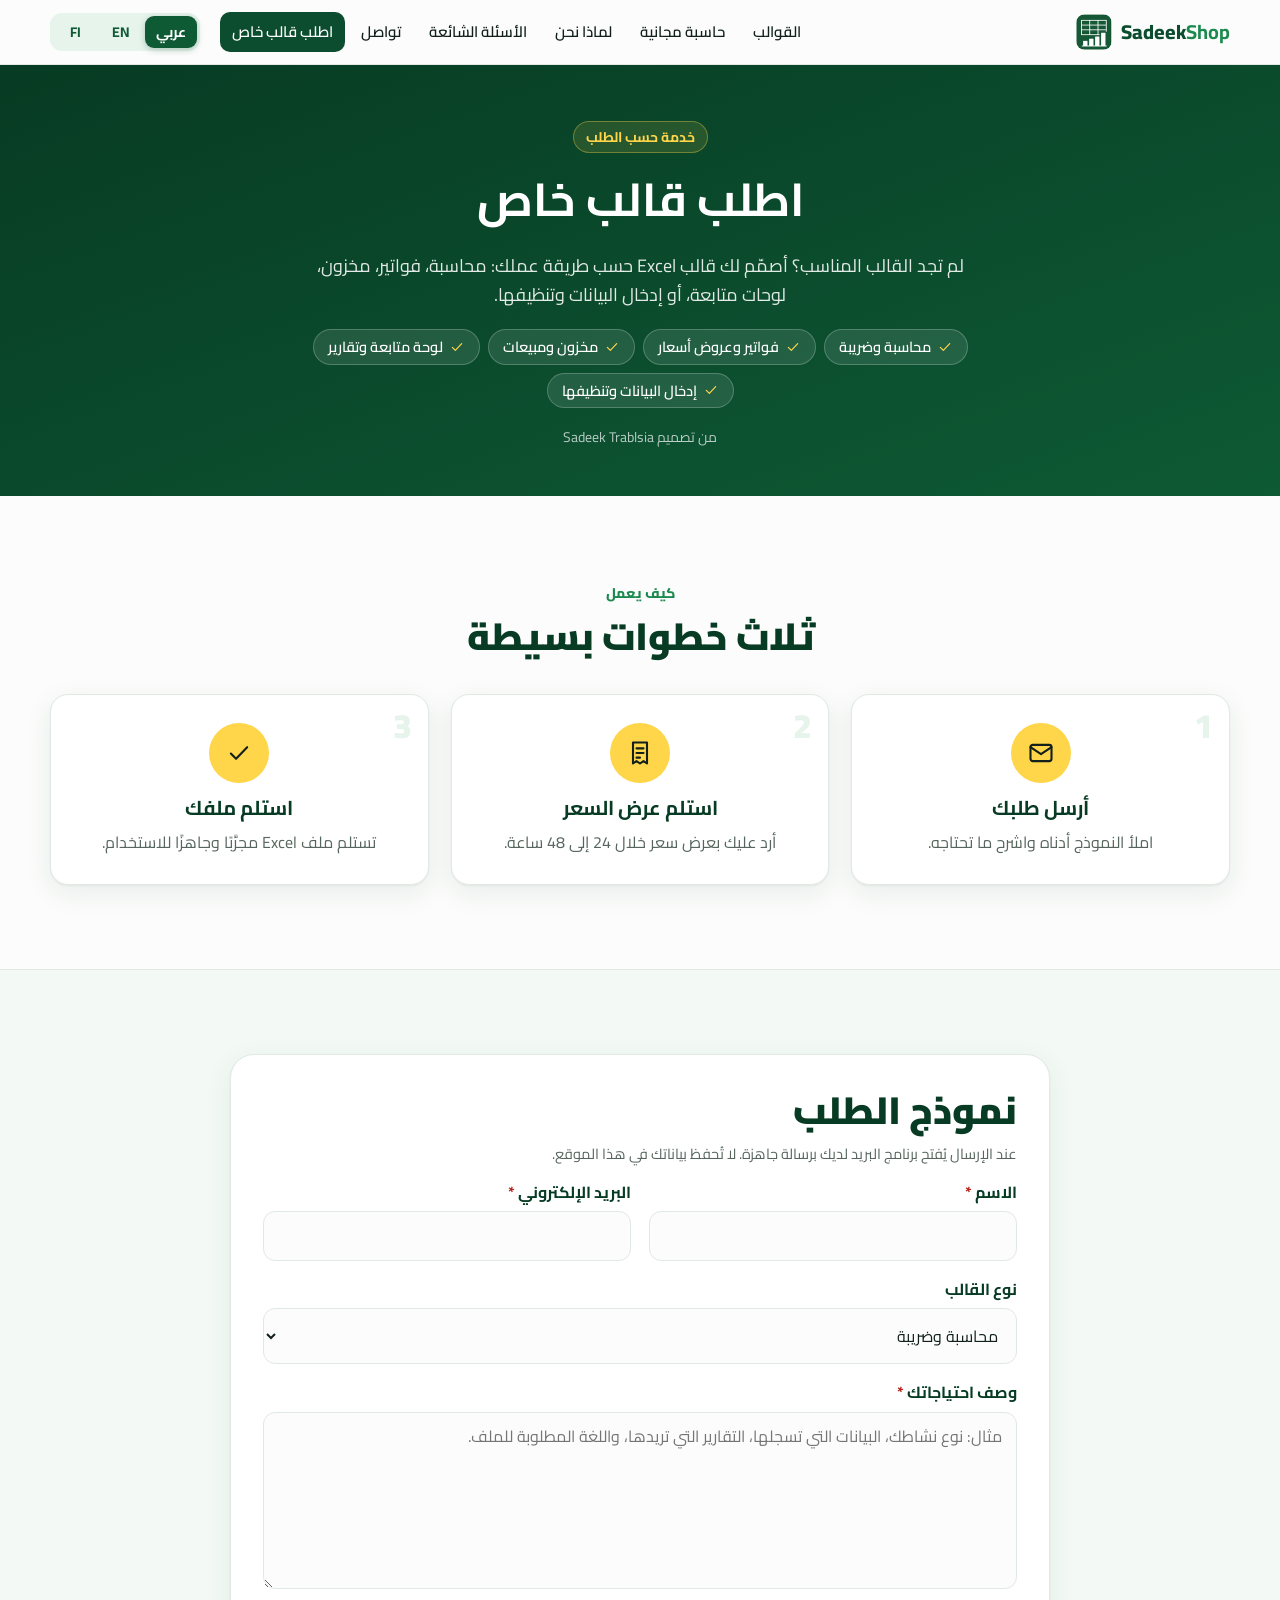
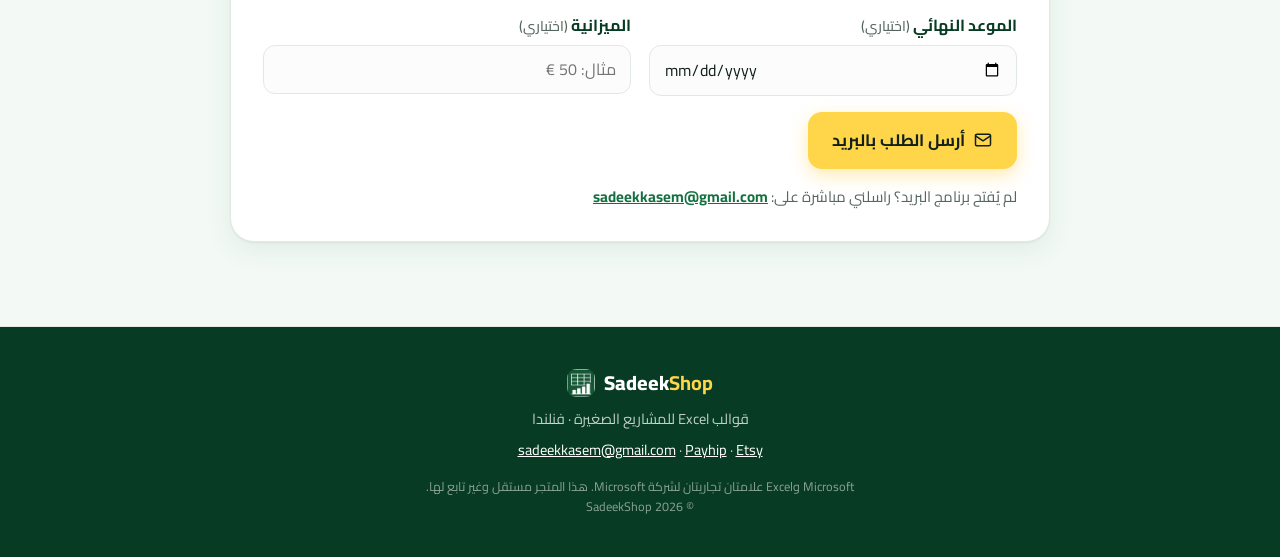
==== custom-template.html @ 7b8ed4f6 "Add custom template request page" ====
<!doctype html>
<html lang="ar" dir="rtl">
<head>
<meta charset="utf-8">
<meta name="viewport" content="width=device-width, initial-scale=1">
<title data-i18n="req.meta.title">اطلب قالب Excel خاص | SadeekShop</title>
<meta name="description" content="قالب Excel مصمّم حسب احتياجك: محاسبة، فواتير، مخزون، لوحات متابعة، وإدخال البيانات وتنظيفها. أرسل طلبك واحصل على عرض سعر." data-i18n-content="req.meta.desc">
<meta name="author" content="Sadeek Trablsia">
<meta name="theme-color" content="#0e5a35">
<meta property="og:type" content="website">
<meta property="og:site_name" content="SadeekShop">
<meta property="og:title" content="اطلب قالب Excel خاص | SadeekShop" data-i18n-content="req.meta.title">
<meta property="og:description" content="قالب Excel مصمّم حسب احتياجك: محاسبة، فواتير، مخزون، لوحات متابعة، وإدخال البيانات وتنظيفها. أرسل طلبك واحصل على عرض سعر." data-i18n-content="req.meta.desc">
<meta property="og:image" content="https://sadeekkasem.github.io/sadeekshop/assets/og-image.jpg">
<meta property="og:locale" content="ar_AR"><meta property="og:locale:alternate" content="en_US"><meta property="og:locale:alternate" content="fi_FI">
<meta property="og:url" content="https://sadeekkasem.github.io/sadeekshop/custom-template.html">
<link rel="canonical" href="https://sadeekkasem.github.io/sadeekshop/custom-template.html">
<link rel="icon" href="favicon.ico" sizes="any">
<link rel="icon" type="image/png" sizes="32x32" href="assets/icon-32.png">
<link rel="apple-touch-icon" href="assets/icon-180.png">
<link rel="preload" href="assets/fonts/cairo.woff2" as="font" type="font/woff2" crossorigin>
<link rel="stylesheet" href="assets/style.css">
</head>
<body class="page-req">
<a class="skip" href="#main" data-i18n="skip">انتقل إلى المحتوى</a>

<header class="top">
  <div class="wrap top-in">
    <a class="brand" href="index.html" aria-label="SadeekShop"><img src="assets/icon-72.png" width="36" height="36" alt=""><span>Sadeek<b>Shop</b></span></a>
    <nav class="nav" aria-label="main">
      <a href="index.html#products" data-i18n="nav.products">القوالب</a>
      <a href="index.html#free" data-i18n="nav.free">حاسبة مجانية</a>
      <a href="index.html#why" data-i18n="nav.why">لماذا نحن</a>
      <a href="index.html#faq" data-i18n="nav.faq">الأسئلة الشائعة</a>
      <a href="index.html#contact" data-i18n="nav.contact">تواصل</a>
      <a class="nav-cta" href="custom-template.html" aria-current="page" data-i18n="nav.custom">اطلب قالب خاص</a>
    </nav>
    <div class="lang" role="group" aria-label="اللغة" data-i18n-aria="nav.lang">
      <button type="button" data-lang="ar" lang="ar" aria-pressed="true">عربي</button>
      <button type="button" data-lang="en" lang="en" aria-pressed="false">EN</button>
      <button type="button" data-lang="fi" lang="fi" aria-pressed="false">FI</button>
    </div>
  </div>
</header>

<main id="main">
<section class="req-hero">
  <div class="wrap narrow">
    <p class="eyebrow" data-i18n="req.kicker">خدمة حسب الطلب</p>
    <h1 data-i18n="req.title">اطلب قالب خاص</h1>
    <p class="lead" data-i18n="req.lead">لم تجد القالب المناسب؟ أصمّم لك قالب Excel حسب طريقة عملك: محاسبة، فواتير، مخزون، لوحات متابعة، أو إدخال البيانات وتنظيفها.</p>
    <ul class="req-types"><li><svg class="ic sm" viewBox="0 0 24 24" fill="none" stroke="currentColor" stroke-width="1.8" stroke-linecap="round" stroke-linejoin="round" aria-hidden="true"><path d="M5 12.5l4.5 4.5L19 7"/></svg><span data-i18n="req.t.acc">محاسبة وضريبة</span></li><li><svg class="ic sm" viewBox="0 0 24 24" fill="none" stroke="currentColor" stroke-width="1.8" stroke-linecap="round" stroke-linejoin="round" aria-hidden="true"><path d="M5 12.5l4.5 4.5L19 7"/></svg><span data-i18n="req.t.inv">فواتير وعروض أسعار</span></li><li><svg class="ic sm" viewBox="0 0 24 24" fill="none" stroke="currentColor" stroke-width="1.8" stroke-linecap="round" stroke-linejoin="round" aria-hidden="true"><path d="M5 12.5l4.5 4.5L19 7"/></svg><span data-i18n="req.t.stock">مخزون ومبيعات</span></li><li><svg class="ic sm" viewBox="0 0 24 24" fill="none" stroke="currentColor" stroke-width="1.8" stroke-linecap="round" stroke-linejoin="round" aria-hidden="true"><path d="M5 12.5l4.5 4.5L19 7"/></svg><span data-i18n="req.t.dash">لوحة متابعة وتقارير</span></li><li><svg class="ic sm" viewBox="0 0 24 24" fill="none" stroke="currentColor" stroke-width="1.8" stroke-linecap="round" stroke-linejoin="round" aria-hidden="true"><path d="M5 12.5l4.5 4.5L19 7"/></svg><span data-i18n="req.t.data">إدخال البيانات وتنظيفها</span></li></ul>
    <p class="req-by"><span data-i18n="req.by">من تصميم Sadeek Trablsia</span></p>
  </div>
</section>

<section class="sec" id="how">
  <div class="wrap">
    <div class="sec-head">
      <p class="kicker" data-i18n="req.how.kicker">كيف يعمل</p>
      <h2 data-i18n="req.how.title">ثلاث خطوات بسيطة</h2>
    </div>
    <ol class="steps"><li class="step"><span class="step-n">1</span><span class="step-ic"><svg class="ic" viewBox="0 0 24 24" fill="none" stroke="currentColor" stroke-width="1.8" stroke-linecap="round" stroke-linejoin="round" aria-hidden="true"><rect x="3" y="5" width="18" height="14" rx="2"/><path d="M3 7l9 6 9-6"/></svg></span><h3 data-i18n="req.how.1t">أرسل طلبك</h3><p data-i18n="req.how.1d">املأ النموذج أدناه واشرح ما تحتاجه.</p></li><li class="step"><span class="step-n">2</span><span class="step-ic"><svg class="ic" viewBox="0 0 24 24" fill="none" stroke="currentColor" stroke-width="1.8" stroke-linecap="round" stroke-linejoin="round" aria-hidden="true"><path d="M6 3h12v18l-3-2-3 2-3-2-3 2z"/><path d="M9 8h6M9 12h6M9 16h3"/></svg></span><h3 data-i18n="req.how.2t">استلم عرض السعر</h3><p data-i18n="req.how.2d">أرد عليك بعرض سعر خلال 24 إلى 48 ساعة.</p></li><li class="step"><span class="step-n">3</span><span class="step-ic"><svg class="ic" viewBox="0 0 24 24" fill="none" stroke="currentColor" stroke-width="1.8" stroke-linecap="round" stroke-linejoin="round" aria-hidden="true"><path d="M5 12.5l4.5 4.5L19 7"/></svg></span><h3 data-i18n="req.how.3t">استلم ملفك</h3><p data-i18n="req.how.3d">تستلم ملف Excel مجرَّبًا وجاهزًا للاستخدام.</p></li></ol>
  </div>
</section>

<section class="sec sec-tint" id="request">
  <div class="wrap narrow">
    <form class="req-form" id="reqForm" novalidate data-email="sadeekkasem@gmail.com">
      <h2 data-i18n="req.form.title">نموذج الطلب</h2>
      <p class="f-note" data-i18n="req.form.note">عند الإرسال يُفتح برنامج البريد لديك برسالة جاهزة. لا تُحفظ بياناتك في هذا الموقع.</p>
      <div class="f-row2">
        <div class="f"><label for="f-name"><span data-i18n="req.f.name">الاسم</span> <span class="req-star" aria-hidden="true">*</span><span class="sr" data-i18n="req.f.req">مطلوب</span></label><input id="f-name" name="name" type="text" autocomplete="name" required maxlength="120" aria-describedby="f-name-err"><p class="f-err" id="f-name-err" data-i18n="req.err.name" hidden>يرجى كتابة اسمك.</p></div>
        <div class="f"><label for="f-email"><span data-i18n="req.f.email">البريد الإلكتروني</span> <span class="req-star" aria-hidden="true">*</span><span class="sr" data-i18n="req.f.req">مطلوب</span></label><input id="f-email" name="email" type="email" autocomplete="email" required maxlength="160" dir="ltr" aria-describedby="f-email-err"><p class="f-err" id="f-email-err" data-i18n="req.err.email" hidden>يرجى كتابة بريد إلكتروني صحيح.</p></div>
      </div>
      <div class="f"><label for="f-type"><span data-i18n="req.f.type">نوع القالب</span></label><select id="f-type" name="type"><option value="acc" data-i18n="req.t.acc">محاسبة وضريبة</option><option value="inv" data-i18n="req.t.inv">فواتير وعروض أسعار</option><option value="stock" data-i18n="req.t.stock">مخزون ومبيعات</option><option value="dash" data-i18n="req.t.dash">لوحة متابعة وتقارير</option><option value="data" data-i18n="req.t.data">إدخال البيانات وتنظيفها</option><option value="other" data-i18n="req.t.other">أخرى</option></select></div>
      <div class="f"><label for="f-desc"><span data-i18n="req.f.desc">وصف احتياجاتك</span> <span class="req-star" aria-hidden="true">*</span><span class="sr" data-i18n="req.f.req">مطلوب</span></label><textarea id="f-desc" name="desc" rows="6" required maxlength="3000" placeholder="مثال: نوع نشاطك، البيانات التي تسجلها، التقارير التي تريدها، واللغة المطلوبة للملف." data-i18n-ph="req.f.desc.ph" aria-describedby="f-desc-err"></textarea><p class="f-err" id="f-desc-err" data-i18n="req.err.desc" hidden>يرجى وصف ما تحتاجه.</p></div>
      <div class="f-row2">
        <div class="f"><label for="f-deadline"><span data-i18n="req.f.deadline">الموعد النهائي</span> <span class="opt" data-i18n="req.f.opt">(اختياري)</span></label><input id="f-deadline" name="deadline" type="date"></div>
        <div class="f"><label for="f-budget"><span data-i18n="req.f.budget">الميزانية</span> <span class="opt" data-i18n="req.f.opt">(اختياري)</span></label><input id="f-budget" name="budget" type="text" maxlength="60" placeholder="مثال: 50 €" data-i18n-ph="req.f.budget.ph"></div>
      </div>
      <button class="btn btn-primary btn-lg" type="submit"><svg class="ic" viewBox="0 0 24 24" fill="none" stroke="currentColor" stroke-width="1.8" stroke-linecap="round" stroke-linejoin="round" aria-hidden="true"><rect x="3" y="5" width="18" height="14" rx="2"/><path d="M3 7l9 6 9-6"/></svg><span data-i18n="req.submit">أرسل الطلب بالبريد</span></button>
      <p class="f-ok" id="reqOk" role="status" data-i18n="req.ok" hidden>تم تجهيز رسالتك في برنامج البريد. اضغط «إرسال» هناك لإتمام الطلب.</p>
      <p class="f-fallback"><span data-i18n="req.fallback">لم يُفتح برنامج البريد؟ راسلني مباشرة على:</span> <a href="mailto:sadeekkasem@gmail.com"><bdi>sadeekkasem@gmail.com</bdi></a></p>
    </form>
  </div>
</section>
</main>

<footer class="foot">
  <div class="wrap foot-in">
    <div class="brand"><img src="assets/icon-72.png" width="28" height="28" alt="" loading="lazy"><span>Sadeek<b>Shop</b></span></div>
    <p data-i18n="footer.tagline">قوالب Excel للمشاريع الصغيرة · فنلندا</p>
    <p class="foot-links"><a href="https://payhip.com/KirjanpitoPlus" target="_blank" rel="noopener">Payhip</a> · <a href="https://sadeekshop.etsy.com" target="_blank" rel="noopener">Etsy</a> · <a href="mailto:sadeekkasem@gmail.com"><bdi>sadeekkasem@gmail.com</bdi></a></p>
    <p class="tm"><span data-i18n="footer.tm">Microsoft وExcel علامتان تجاريتان لشركة Microsoft. هذا المتجر مستقل وغير تابع لها.</span><br>© 2026 SadeekShop</p>
  </div>
</footer>

<script>window.I18N={"meta.title":{"ar":"SadeekShop | قوالب Excel جاهزة للمشاريع الصغيرة – عربي، إنجليزي، فنلندي","en":"SadeekShop | Ready Excel Templates for Small Businesses – Arabic, English, Finnish","fi":"SadeekShop | Valmiit Excel-pohjat pienyrityksille – arabia, englanti, suomi"},"meta.desc":{"ar":"قوالب Excel جاهزة للمحلات والماركت والمطاعم والمشاريع الصغيرة: محاسبة وضريبة ALV الفنلندية، مخزون، فواتير، رواتب وتسعير. بالعربية والإنجليزية والفنلندية، تحميل فوري.","en":"Ready-made Excel templates for shops, mini-markets, restaurants and small businesses: bookkeeping and Finnish VAT (ALV), stock, invoices, payroll and pricing. Arabic, English and Finnish. Instant download.","fi":"Valmiit Excel-pohjat kaupoille, ravintoloille ja pienyrityksille: kirjanpito ja ALV, varasto, laskutus, palkat ja hinnoittelu. Arabiaksi, englanniksi ja suomeksi. Välitön lataus."},"skip":{"ar":"انتقل إلى المحتوى","en":"Skip to content","fi":"Siirry sisältöön"},"promo.text":{"ar":"خصم 30% على كل القوالب في متجر Payhip بالكود","en":"30% off everything on Payhip with code","fi":"30 % alennus kaikesta Payhipissä koodilla"},"promo.until":{"ar":"حتى 28 أكتوبر 2026","en":"until 28 Oct 2026","fi":"28.10.2026 asti"},"promo.copy":{"ar":"نسخ","en":"Copy","fi":"Kopioi"},"promo.copied":{"ar":"تم النسخ","en":"Copied","fi":"Kopioitu"},"promo.close":{"ar":"إغلاق","en":"Close","fi":"Sulje"},"nav.products":{"ar":"القوالب","en":"Templates","fi":"Pohjat"},"nav.free":{"ar":"حاسبة مجانية","en":"Free calculator","fi":"Ilmainen laskuri"},"nav.why":{"ar":"لماذا نحن","en":"Why us","fi":"Miksi me"},"nav.faq":{"ar":"الأسئلة الشائعة","en":"FAQ","fi":"UKK"},"nav.contact":{"ar":"تواصل","en":"Contact","fi":"Yhteystiedot"},"nav.lang":{"ar":"اللغة","en":"Language","fi":"Kieli"},"hero.eyebrow":{"ar":"ثلاث لغات: العربية والإنجليزية والفنلندية","en":"Arabic · English · Finnish","fi":"Arabiaksi, englanniksi ja suomeksi"},"hero.title":{"ar":"جاهزة للاستخدام في فنلندا والعالم العربي","en":"Ready to use in Finland and the Arab world","fi":"Valmiina käyttöön Suomessa ja arabimaailmassa"},"hero.lead":{"ar":"محاسبة، مخزون، فواتير، رواتب وضريبة القيمة المضافة للمحلات والماركت والمطاعم. افتح الملف، أدخل أرقامك في خانات الإدخال، والمعادلات المحمية تتولى الباقي.","en":"Bookkeeping, stock, invoices, payroll and VAT for shops, mini-markets and restaurants. Open the file, type your numbers into the input cells and let the protected formulas do the rest.","fi":"Kirjanpito, varasto, laskutus, palkat ja ALV kaupoille, marketeille ja ravintoloille. Avaa tiedosto, syötä luvut syöttösoluihin ja anna suojattujen kaavojen hoitaa loput."},"hero.cta":{"ar":"تصفّح القوالب","en":"Browse templates","fi":"Selaa pohjia"},"hero.cta2":{"ar":"جرّب الحاسبة المجانية","en":"Try the free calculator","fi":"Kokeile ilmaista laskuria"},"stat.templates":{"ar":"قالبًا جاهزًا","en":"ready templates","fi":"valmista pohjaa"},"stat.langs":{"ar":"لغات","en":"languages","fi":"kieltä"},"stat.from":{"ar":"تبدأ الأسعار من","en":"prices from","fi":"hinnat alkaen"},"stat.instant":{"ar":"تحميل فوري","en":"instant download","fi":"välitön lataus"},"stat.nomacro":{"ar":"بدون ماكرو","en":"no macros","fi":"ei makroja"},"hero.stores":{"ar":"متوفرة في","en":"Available on","fi":"Saatavilla:"},"products.kicker":{"ar":"المتجر","en":"The shop","fi":"Kauppa"},"products.title":{"ar":"اختر القالب المناسب لعملك","en":"Pick the template that fits your business","fi":"Valitse yrityksellesi sopiva pohja"},"products.sub":{"ar":"نفس الأسعار في Payhip وEtsy. كل بطاقة توضح لغات القالب.","en":"Same prices on Payhip and Etsy. Each card shows the languages included.","fi":"Samat hinnat Payhipissä ja Etsyssä. Jokaisessa kortissa näkyvät pohjan kielet."},"filter.all":{"ar":"الكل","en":"All","fi":"Kaikki"},"filter.acc":{"ar":"محاسبة وضريبة","en":"Accounting & VAT","fi":"Kirjanpito ja ALV"},"filter.stock":{"ar":"مخزون ومبيعات","en":"Stock & sales","fi":"Varasto ja myynti"},"filter.price":{"ar":"تسعير ومطاعم","en":"Pricing & restaurants","fi":"Hinnoittelu ja ravintolat"},"filter.hr":{"ar":"رواتب","en":"Payroll","fi":"Palkat"},"filter.home":{"ar":"ميزانية الأسرة","en":"Home budget","fi":"Kotitalous"},"card.buy":{"ar":"اشترِ الآن","en":"Buy now","fi":"Osta nyt"},"card.etsy":{"ar":"في Etsy","en":"On Etsy","fi":"Etsyssä"},"card.also":{"ar":"متوفر أيضًا في:","en":"Also on:","fi":"Myös:"},"card.on":{"ar":"عبر Payhip","en":"via Payhip","fi":"Payhipin kautta"},"tag.alv":{"ar":"ضريبة ALV فنلندا","en":"Finnish ALV","fi":"Suomen ALV"},"tag.x365":{"ar":"Excel 365 / 2021+","en":"Excel 365 / 2021+","fi":"Excel 365 / 2021+"},"lang.ar":{"ar":"عربي","en":"Arabic","fi":"arabia"},"lang.en":{"ar":"إنجليزي","en":"English","fi":"englanti"},"lang.fi":{"ar":"فنلندي","en":"Finnish","fi":"suomi"},"free.badge":{"ar":"مجاني بالكامل","en":"Free · €0","fi":"Ilmainen · 0 €"},"free.title":{"ar":"حاسبة الهامش الربحي المصغّرة – مجانًا","en":"Free Profit Margin Mini Calculator","fi":"Ilmainen katelaskuri (minilaskuri)"},"free.text":{"ar":"أدخل التكلفة والشحن وعمولة المنصة والضريبة، واختر الهامش الذي تريده، لتحصل فورًا على سعر البيع المقترح وربح القطعة ونسبة الهامش الفعلية.","en":"Enter cost, shipping, platform fee and VAT, choose your target margin and instantly get the suggested selling price, profit per unit and real margin %.","fi":"Syötä hankintahinta, toimitus, myyntialustan palkkio ja ALV, valitse tavoitekate ja saat heti ehdotetun myyntihinnan, kappalekohtaisen voiton ja todellisen kateprosentin."},"free.p1":{"ar":"حتى 10 منتجات","en":"Up to 10 products","fi":"Enintään 10 tuotetta"},"free.p2":{"ar":"ملف Excel بالإنجليزية","en":"Excel file in English","fi":"Excel-tiedosto englanniksi"},"free.p3":{"ar":"بدون ماكرو وبدون مدة محددة","en":"No macros, no time limit","fi":"Ei makroja, ei aikarajaa"},"free.cta":{"ar":"حمّل الحاسبة مجانًا","en":"Download it free","fi":"Lataa ilmaiseksi"},"free.more":{"ar":"تحتاج المزيد؟ النسخة الكاملة تدعم 300 منتج وثلاث لغات.","en":"Need more? The full version handles 300 products in three languages.","fi":"Tarvitsetko enemmän? Täysversiossa 300 tuotetta ja kolme kieltä."},"why.kicker":{"ar":"لماذا قوالبنا","en":"Why these templates","fi":"Miksi nämä pohjat"},"why.title":{"ar":"مصمّمة لأصحاب المشاريع، لا للمحاسبين فقط","en":"Built for business owners, not only accountants","fi":"Tehty yrittäjille, ei vain kirjanpitäjille"},"why.1t":{"ar":"معادلات محمية","en":"Locked formulas","fi":"Suojatut kaavat"},"why.1d":{"ar":"المعادلات والأوراق محمية من التعديل بالخطأ، فتبقى الحسابات صحيحة دائمًا.","en":"Formulas and sheets are protected against accidental changes, so the math stays right.","fi":"Kaavat ja välilehdet on suojattu vahingossa tehdyiltä muutoksilta, joten laskelmat pysyvät oikeina."},"why.2t":{"ar":"خانات إدخال واضحة","en":"Easy input cells","fi":"Selkeät syöttösolut"},"why.2d":{"ar":"تكتب فقط في خانات الإدخال المميّزة (صفراء في أغلب القوالب)، والباقي يُحسب تلقائيًا.","en":"You only type in the marked input cells (yellow in most templates). Everything else is calculated for you.","fi":"Kirjoitat vain merkittyihin syöttösoluihin (useimmissa pohjissa keltaiset). Kaikki muu lasketaan puolestasi."},"why.3t":{"ar":"ثلاث لغات","en":"3 languages","fi":"3 kieltä"},"why.3d":{"ar":"نسخ بالعربية (من اليمين إلى اليسار) والإنجليزية والفنلندية، واللغات موضّحة على كل قالب.","en":"Arabic (right-to-left), English and Finnish editions. The languages are shown on every template.","fi":"Arabian- (oikealta vasemmalle), englannin- ja suomenkieliset versiot. Kielet näkyvät jokaisessa pohjassa."},"why.4t":{"ar":"جاهزة لضريبة ALV الفنلندية","en":"Finnish ALV/VAT ready","fi":"Valmiina Suomen ALV:lle"},"why.4d":{"ar":"نسب الضريبة الفنلندية (25.5% و13.5% و10% و0%) مُعدّة مسبقًا وقابلة للتعديل لبلدك.","en":"Finnish VAT rates (25.5%, 13.5%, 10%, 0%) are preset and editable for your country.","fi":"Suomen ALV-kannat (25,5 %, 13,5 %, 10 %, 0 %) valmiina, ja niitä voi muuttaa oman maan mukaan."},"why.5t":{"ar":"تحميل فوري","en":"Instant download","fi":"Välitön lataus"},"why.5d":{"ar":"ملف رقمي يصلك مباشرة بعد الدفع، بدون انتظار أو شحن.","en":"A digital file you get right after payment. No waiting, no shipping.","fi":"Digitaalinen tiedosto heti maksun jälkeen. Ei odottelua eikä toimituskuluja."},"why.6t":{"ar":"بدون ماكرو أو اشتراك","en":"No macros, no subscription","fi":"Ei makroja, ei tilausmaksua"},"why.6d":{"ar":"ملفات xlsx عادية تدفع ثمنها مرة واحدة وتعمل على جهازك.","en":"Plain .xlsx files you pay for once and keep on your own computer.","fi":"Tavallisia .xlsx-tiedostoja: maksat kerran ja ne pysyvät omalla koneellasi."},"about":{"ar":"صمّم هذه القوالب صادق، مصمّم أنظمة محاسبية وقوالب Excel مقيم في فنلندا، ويعمل مع المحلات والمطاعم والمشاريع الصغيرة.","en":"These templates are designed by Sadeek, a Finland-based designer of accounting systems and Excel templates for shops, restaurants and small businesses.","fi":"Pohjat on suunnitellut Sadeek, Suomessa toimiva kirjanpitojärjestelmien ja Excel-pohjien suunnittelija, kauppojen, ravintoloiden ja pienyritysten tarpeisiin."},"how.kicker":{"ar":"كيف يعمل","en":"How it works","fi":"Näin se toimii"},"how.title":{"ar":"ثلاث خطوات وتبدأ","en":"Three steps and you're running","fi":"Kolme askelta ja pääset alkuun"},"how.1t":{"ar":"اشترِ","en":"Buy","fi":"Osta"},"how.1d":{"ar":"اختر القالب وادفع بأمان عبر Payhip أو Etsy.","en":"Pick a template and pay securely on Payhip or Etsy.","fi":"Valitse pohja ja maksa turvallisesti Payhipissä tai Etsyssä."},"how.2t":{"ar":"حمّل","en":"Download","fi":"Lataa"},"how.2d":{"ar":"يصلك ملف ZIP فورًا، فيه نسخة تجريبية ونسخة فارغة بلغتك.","en":"You get a ZIP file at once, with a demo copy and an empty copy in your language.","fi":"Saat ZIP-tiedoston heti: mukana esimerkkiversio ja tyhjä versio omalla kielelläsi."},"how.3t":{"ar":"استخدم","en":"Use","fi":"Käytä"},"how.3d":{"ar":"جرّب النسخة التجريبية، ثم أدخل بياناتك في النسخة الفارغة وتابع التقارير.","en":"Explore the demo, then enter your own data in the empty copy and follow the reports.","fi":"Tutustu esimerkkiin, syötä omat tietosi tyhjään versioon ja seuraa raportteja."},"faq.kicker":{"ar":"أسئلة شائعة","en":"FAQ","fi":"UKK"},"faq.title":{"ar":"أسئلة قبل الشراء","en":"Questions before you buy","fi":"Kysyttävää ennen ostoa?"},"faq.1q":{"ar":"كيف أستلم الملفات؟","en":"How do I get the files?","fi":"Miten saan tiedostot?"},"faq.1a":{"ar":"هذه منتجات رقمية بتحميل فوري. في Payhip يظهر رابط التحميل بعد الدفع ويصلك أيضًا بالبريد الإلكتروني، وفي Etsy تجد الملفات في صفحة مشترياتك. لا يتم شحن أي شيء.","en":"These are digital products with instant download. On Payhip the download link appears after payment and is also emailed to you; on Etsy the files are in your Purchases page. Nothing is shipped.","fi":"Tuotteet ovat digitaalisia ja ladattavissa heti. Payhipissä latauslinkki näkyy maksun jälkeen ja tulee myös sähköpostiisi, Etsyssä tiedostot löytyvät Ostokset-sivulta. Mitään ei lähetetä postitse."},"faq.2q":{"ar":"ما البرامج التي تعمل عليها القوالب؟","en":"Which apps do the templates work with?","fi":"Millä ohjelmilla pohjat toimivat?"},"faq.2a":{"ar":"القوالب مصممة لبرنامج Microsoft Excel على الكمبيوتر (ويندوز أو ماك)، وأغلبها يعمل على Excel 2016 أو أحدث وMicrosoft 365. قالب Inventory Pro يحتاج Excel 365 أو Excel 2021 أو أحدث. كثير منها يفتح أيضًا في LibreOffice Calc، بينما Google Sheets وتطبيقات الجوال غير مدعومة رسميًا في أغلب القوالب. المتطلبات الدقيقة مكتوبة في صفحة كل منتج.","en":"They are made for Microsoft Excel on a computer (Windows or Mac). Most work with Excel 2016 or newer and Microsoft 365; Inventory Pro needs Excel 365 or Excel 2021 or newer. Many also open in LibreOffice Calc, while Google Sheets and mobile apps are not officially supported for most templates. The exact requirements are on each product page.","fi":"Pohjat on tehty Microsoft Excelille tietokoneella (Windows tai Mac). Useimmat toimivat Excel 2016:ssa tai uudemmassa ja Microsoft 365:ssä, Inventory Pro vaatii Excel 365:n tai Excel 2021:n tai uudemman. Monet aukeavat myös LibreOffice Calcissa, mutta Google Sheets ja mobiilisovellukset eivät ole virallisesti tuettuja useimmissa pohjissa. Tarkat vaatimukset löytyvät kunkin tuotteen sivulta."},"faq.3q":{"ar":"بأي لغات تتوفر القوالب؟","en":"Which languages are included?","fi":"Mitä kieliä pohjissa on?"},"faq.3a":{"ar":"كل قالب يوضح لغاته على بطاقته. بعض القوالب بثلاث لغات (عربي وإنجليزي وفنلندي)، وأغلب الباقي بالعربية والإنجليزية. النسخ العربية من اليمين إلى اليسار.","en":"Each card lists its languages. Some templates come in all three (Arabic, English, Finnish); most others in Arabic and English. Arabic editions run right-to-left.","fi":"Jokaisen pohjan kielet näkyvät sen kortissa. Osa pohjista on kolmella kielellä (arabia, englanti, suomi), useimmat muut arabiaksi ja englanniksi. Arabiankieliset versiot ovat oikealta vasemmalle."},"faq.4q":{"ar":"هل يمكنني استرداد المبلغ؟","en":"Can I get a refund?","fi":"Voinko saada rahat takaisin?"},"faq.4a":{"ar":"لأنها ملفات رقمية، لا تُقبل الإرجاعات عادةً، وتُعالج أي طلبات استرداد حسب سياسة المنصة التي اشتريت منها (Payhip أو Etsy). إذا لم يعمل شيء كما يجب، راسلني وسأساعدك.","en":"Because these are digital files, returns are generally not accepted, and any refund request is handled under the policy of the platform you bought from (Payhip or Etsy). If something doesn't work, email me and I'll help.","fi":"Koska kyse on digitaalisista tiedostoista, palautuksia ei yleensä hyväksytä, ja hyvityspyynnöt käsitellään sen alustan (Payhip tai Etsy) ehtojen mukaan, josta ostit. Jos jokin ei toimi, lähetä minulle sähköpostia, niin autan."},"faq.5q":{"ar":"هل تحتوي القوالب على ماكرو؟","en":"Do the templates contain macros?","fi":"Onko pohjissa makroja?"},"faq.5a":{"ar":"لا. كلها ملفات xlsx عادية بدون ماكرو وبدون روابط خارجية.","en":"No. They are plain .xlsx files with no macros and no external links.","fi":"Ei. Ne ovat tavallisia .xlsx-tiedostoja ilman makroja ja ulkoisia linkkejä."},"faq.6q":{"ar":"هل تغني عن المحاسب أو الإقرار الضريبي الرسمي؟","en":"Do they replace an accountant or an official VAT return?","fi":"Korvaavatko pohjat kirjanpitäjän tai virallisen ALV-ilmoituksen?"},"faq.6a":{"ar":"لا. القوالب أدوات لتنظيم أرقامك ومتابعتها، وليست استشارة ضريبية أو قانونية. راجع أرقام الضريبة في OmaVero أو مع محاسبك.","en":"No. The templates help you organise and track your numbers; they are not tax or legal advice. Check your VAT figures in OmaVero or with your accountant.","fi":"Eivät. Pohjat auttavat järjestämään ja seuraamaan lukuja, mutta ne eivät ole vero- tai oikeudellista neuvontaa. Tarkista ALV-luvut OmaVerossa tai kirjanpitäjäsi kanssa."},"contact.kicker":{"ar":"تواصل","en":"Contact","fi":"Yhteystiedot"},"contact.title":{"ar":"عندك سؤال عن قالب؟","en":"Questions about a template?","fi":"Kysyttävää pohjista?"},"contact.text":{"ar":"راسلني بالعربية أو الإنجليزية أو الفنلندية، وسأرد عليك في أقرب وقت.","en":"Write to me in Arabic, English or Finnish and I'll get back to you as soon as I can.","fi":"Kirjoita arabiaksi, englanniksi tai suomeksi, niin vastaan mahdollisimman pian."},"contact.cta":{"ar":"أرسل بريدًا إلكترونيًا","en":"Send an email","fi":"Lähetä sähköpostia"},"footer.tagline":{"ar":"قوالب Excel للمشاريع الصغيرة · فنلندا","en":"Excel templates for small businesses · Finland","fi":"Excel-pohjat pienyrityksille · Suomi"},"footer.tm":{"ar":"Microsoft وExcel علامتان تجاريتان لشركة Microsoft. هذا المتجر مستقل وغير تابع لها.","en":"Microsoft and Excel are trademarks of Microsoft Corporation. This shop is independent and not affiliated with Microsoft.","fi":"Microsoft ja Excel ovat Microsoft Corporationin tavaramerkkejä. Tämä kauppa on itsenäinen eikä liity Microsoftiin."},"img.alt":{"ar":"صورة من القالب: ","en":"Template screenshot: ","fi":"Kuvakaappaus pohjasta: "},"free.alt":{"ar":"صورة من الحاسبة المجانية","en":"Free calculator screenshot","fi":"Kuvakaappaus ilmaisesta laskurista"},"banner.alt":{"ar":"SadeekShop – قوالب Excel للمشاريع الصغيرة","en":"SadeekShop – Excel Templates for Small Business","fi":"SadeekShop – Excel-pohjat pienyrityksille"},"hero.alt":{"ar":"صور من قوالب Excel","en":"Excel template screenshots","fi":"Kuvakaappauksia Excel-pohjista"},"p.finnish-bookkeeping-vat.name":{"ar":"محاسبة الماركت وضريبة القيمة المضافة الفنلندية (ALV)","en":"Finnish Bookkeeping & VAT (ALV) for Shops","fi":"Kirjanpito Market – kirjanpito ja ALV kaupoille"},"p.finnish-bookkeeping-vat.ben":{"ar":"سجّل المبيعات والمشتريات والمصاريف يوميًا، واحصل على حساب الضريبة (ALV ‎25.5%) شهريًا وربع سنويًا مع لوحة سنوية.","en":"Daily sales, purchases and expenses with automatic VAT (ALV 25.5%), monthly and quarterly VAT and an annual dashboard.","fi":"Päivän myynnit, ostot ja kulut, automaattinen ALV (25,5 %), kuukausi- ja neljännesvuosilaskelma sekä vuosikojelauta."},"p.inventory-pro.name":{"ar":"إدارة المخازن Inventory Pro","en":"Inventory Pro – Stock Management","fi":"Inventory Pro – varastonhallinta"},"p.inventory-pro.ben":{"ar":"المخزون والمبيعات والربح للمحلات والتجار: إدخال بالباركود، قائمة إعادة الطلب وتنبيهات انتهاء الصلاحية، وورقة جديدة لكمية الطلب الاقتصادية (EOQ) ونقطة إعادة الطلب مع حالة «اطلب الآن».","en":"Stock, sales and gross profit for shops and traders: barcode entry, reorder list and expiry alerts. New: EOQ (economic order quantity) & reorder point sheet with an order-now status.","fi":"Varasto, myynti ja myyntikate kaupoille: viivakoodisyöttö, tilauslista ja vanhenemishälytykset. Uutta: EOQ (taloudellinen tilauserä) ja tilauspiste -välilehti, jossa tilaa nyt -tila."},"p.sales-profit-dashboard-ar.name":{"ar":"لوحة المبيعات والمصروفات والأرباح – النسخة العربية","en":"Sales, Expenses & Profit Dashboard – Arabic Edition","fi":"Myynnin, kulujen ja tuloksen kojelauta – arabiankielinen"},"p.sales-profit-dashboard-ar.ben":{"ar":"شهرك في نظرة واحدة: الإيرادات والمصروفات وصافي الربح والهامش والضريبة مع 6 رسوم بيانية، بالعربية بالكامل من اليمين إلى اليسار.","en":"Your month at a glance: revenue, expenses, net profit, margin and VAT with 6 charts. Fully right-to-left Arabic.","fi":"Kuukausi yhdellä silmäyksellä: liikevaihto, kulut, nettotulos, kate ja ALV sekä 6 kaaviota. Kokonaan arabiaksi, oikealta vasemmalle."},"p.sales-profit-dashboard-en-fi.name":{"ar":"لوحة المبيعات والمصروفات والأرباح – بالإنجليزية والفنلندية","en":"Sales, Expenses & Profit Dashboard – English & Finnish","fi":"Myynnin, kulujen ja tuloksen kojelauta – englanti ja suomi"},"p.sales-profit-dashboard-en-fi.ben":{"ar":"نفس لوحة المتابعة الشهرية بالإنجليزية والفنلندية، مع ملخص لضريبة ALV الفنلندية شهريًا وربع سنويًا.","en":"The same monthly dashboard in English and Finnish, with a Finland ALV summary by month and quarter.","fi":"Sama kuukausikojelauta englanniksi ja suomeksi, ALV-yhteenveto kuukausittain ja neljännesvuosittain."},"p.etsy-seller-dashboard.name":{"ar":"لوحة أرباح بائعي Etsy","en":"Etsy Seller Profit Dashboard","fi":"Etsy-myyjän tuloskojelauta"},"p.etsy-seller-dashboard.ben":{"ar":"سجّل طلبات Etsy واحسب كل رسوم Etsy لكل طلب وصافي الربح والهامش، مع لوحة شهرية لأفضل المنتجات والخاسرة منها والمخزون المنخفض، وحاسبة تسعير. Excel 2016 أو أحدث، الملف بالإنجليزية.","en":"Track Etsy orders with every Etsy fee calculated per order, net profit and margin, a monthly dashboard with top and loss-making products and low stock, plus a pricing calculator. Excel 2016+, English file.","fi":"Etsy-tilausten seuranta: jokaisen tilauksen kaikki Etsy-maksut, nettotulos ja kate, kuukausikojelauta parhaista ja tappiollisista tuotteista sekä vähissä olevasta varastosta, ja hinnoittelulaskuri. Excel 2016+, englanninkielinen tiedosto."},"p.restaurant-food-cost.name":{"ar":"تكاليف الوصفات وتسعير المنيو للمطاعم والمقاهي","en":"Restaurant & Café Recipe Cost and Menu Pricing","fi":"Ravintolan annoskustannuslaskuri ja menuhinnoittelu"},"p.restaurant-food-cost.ben":{"ar":"التكلفة الدقيقة لكل طبق وكوب، وأسعار بيع مقترحة حسب نسبة تكلفة الطعام المستهدفة، مع تحليل ربحية المنيو.","en":"Exact cost of every plate and cup, suggested menu prices from your target food-cost % and menu engineering.","fi":"Jokaisen annoksen ja kupin tarkka hinta, hintaehdotukset tavoitellun raaka-aineprosentin mukaan ja ruokalistan kannattavuusanalyysi."},"p.profit-margin-pricing.name":{"ar":"حاسبة الهامش الربحي والتسعير","en":"Profit Margin & Pricing Calculator","fi":"Kate- ja hinnoittelulaskuri"},"p.profit-margin-pricing.ben":{"ar":"سعّر حتى 300 منتج مع احتساب كل التكاليف والعمولات، مع محاكي للخصومات وحساب نقطة التعادل.","en":"Price up to 300 products with every cost and fee counted, plus a discount simulator and break-even.","fi":"Hinnoittele jopa 300 tuotetta kaikki kulut ja palkkiot huomioiden. Mukana alennussimulaattori ja kannattavuusraja."},"p.payroll-pro.name":{"ar":"نظام الرواتب Payroll Pro","en":"Payroll Pro – Payroll & Salary","fi":"Payroll Pro – palkanlaskenta"},"p.payroll-pro.ben":{"ar":"رواتب شهرية بدون ماكرو: الحضور، قسائم الرواتب، مسير الرواتب، السلف، الإجازات ومكافأة نهاية الخدمة.","en":"Monthly payroll without macros: attendance, payslips, payroll register, advances, leave and end-of-service.","fi":"Kuukausipalkat ilman makroja: läsnäolo, palkkalaskelmat, palkkalista, ennakot, lomasaldot ja loppukorvaus."},"p.treasury-cash-bank-book.name":{"ar":"دفتر الخزينة: الصندوق والبنوك","en":"Cash, Bank & Treasury Book","fi":"Kassa- ja pankkikirja"},"p.treasury-cash-bank-book.ben":{"ar":"كل حساباتك البنكية وصناديق النقد والعُهد بأي عملة، مع إقفال يومي للصندوق وقائمة أرباح وخسائر شهرية.","en":"Every bank account, cash box and petty cash in any currency, with daily cash closing and a monthly P&L.","fi":"Kaikki pankkitilit, kassat ja käteisvarat eri valuutoissa, päivittäinen kassan täsmäytys ja kuukauden tuloslaskelma."},"p.invoice-pro.name":{"ar":"منشئ الفواتير Invoice Pro","en":"Invoice Pro – Excel Invoice Generator","fi":"Invoice Pro – laskupohja Exceliin"},"p.invoice-pro.ben":{"ar":"فواتير A4 جاهزة للطباعة خلال دقيقة، بترقيم وضريبة تلقائيين، مع سجل للفواتير المدفوعة وغير المدفوعة. جديد: عروض الأسعار (ورقة عرض سعر وسجل العروض وبنود العرض).","en":"Print-ready A4 invoices in a minute, automatic numbering and VAT, and a register of paid and unpaid invoices. New: quotations (quote sheet, quotes register and quote lines).","fi":"Tulostusvalmiit A4-laskut minuutissa, automaattinen numerointi ja ALV sekä maksettujen ja avoimien laskujen seuranta. Uutta: tarjoukset (tarjouspohja, tarjousrekisteri ja tarjousrivit)."},"p.shop-stock-profit.name":{"ar":"مخزون المحل وربح كل صنف","en":"Shop Stock & Profit per Item","fi":"Myymälän varasto ja kate tuotteittain"},"p.shop-stock-profit.ben":{"ar":"سجّل المشتريات والمبيعات لترى المخزون المتبقي ومتوسط التكلفة والربح في كل قطعة.","en":"Record deliveries and sales to see stock on hand, average cost and the profit on every piece.","fi":"Kirjaa ostot ja myynnit: näet varastosaldon, keskihinnan ja jokaisen tuotteen katteen."},"p.warehouse-transfers.name":{"ar":"تحويلات المخزون بين 3 مستودعات","en":"Multi-Warehouse Stock Transfers","fi":"Varastosiirrot kolmen varaston välillä"},"p.warehouse-transfers.ben":{"ar":"انقل البضاعة بين 3 مستودعات، وتابع الأرصدة أولًا بأول، واطبع أذونات التحويل، واحصل على تنبيه عند انخفاض المخزون.","en":"Move stock between 3 warehouses, see up-to-date balances, print transfer vouchers and get low-stock alerts.","fi":"Siirrä tavaraa kolmen varaston välillä, seuraa ajantasaisia saldoja, tulosta siirtotositteet ja saa hälytys vähistä varastoista."},"p.movements-ledger.name":{"ar":"دفتر حركات البيع والشراء","en":"Sales & Purchases Movements Ledger","fi":"Osto- ja myyntitapahtumien kirja"},"p.movements-ledger.ben":{"ar":"دفتر واحد لكل عمليات الشراء والبيع مع رصيد تراكمي ومتوسط التكلفة وربح كل عملية بيع، مناسب لمحلات الذهب والجوالات.","en":"One ledger for every purchase and sale with running balance, average cost and profit per sale, e.g. for gold or phone shops.","fi":"Yksi kirja kaikille ostoille ja myynneille: juokseva saldo, keskihinta ja myynnin kate. Sopii esim. kulta- ja puhelinliikkeille."},"p.family-expense-tracker.name":{"ar":"ميزانية الأسرة ومتابعة المصاريف","en":"Family Budget & Expense Tracker","fi":"Perheen budjetti ja kulujen seuranta"},"p.family-expense-tracker.ben":{"ar":"ميزانية شهرية لكل فئة مع تنبيه قبل تجاوزها، ومتابعة الفواتير وأهداف الادخار وسداد الديون.","en":"Monthly budget per category with overspend alerts, bills, savings goals and debt payoff tracking.","fi":"Kuukausibudjetti luokittain ja hälytys ennen ylitystä, laskut, säästötavoitteet ja velkojen takaisinmaksu."},"nav.custom":{"ar":"اطلب قالب خاص","en":"Custom template","fi":"Oma mallipohja"},"nav.home":{"ar":"الرئيسية","en":"Home","fi":"Etusivu"},"req.meta.title":{"ar":"اطلب قالب Excel خاص | SadeekShop","en":"Request a Custom Excel Template | SadeekShop","fi":"Tilaa oma Excel-mallipohja | SadeekShop"},"req.meta.desc":{"ar":"قالب Excel مصمّم حسب احتياجك: محاسبة، فواتير، مخزون، لوحات متابعة، وإدخال البيانات وتنظيفها. أرسل طلبك واحصل على عرض سعر.","en":"An Excel template built around your needs: accounting, invoices, inventory, dashboards, data entry and cleanup. Send a request and get a quote.","fi":"Tarpeisiisi tehty Excel-pohja: kirjanpito, laskut, varasto, kojelaudat sekä tietojen syöttö ja siivous. Lähetä pyyntö ja saat tarjouksen."},"req.kicker":{"ar":"خدمة حسب الطلب","en":"Made to order","fi":"Tilaustyönä"},"req.title":{"ar":"اطلب قالب خاص","en":"Request a Custom Template","fi":"Tilaa oma mallipohja"},"req.lead":{"ar":"لم تجد القالب المناسب؟ أصمّم لك قالب Excel حسب طريقة عملك: محاسبة، فواتير، مخزون، لوحات متابعة، أو إدخال البيانات وتنظيفها.","en":"Can't find the right template? I can build an Excel template around the way you work: accounting, invoices, inventory, dashboards, or data entry and cleanup.","fi":"Etkö löytänyt sopivaa pohjaa? Teen Excel-pohjan juuri sinun tapaasi työskennellä varten: kirjanpito, laskut, varasto, kojelaudat tai tietojen syöttö ja siivous."},"req.by":{"ar":"من تصميم Sadeek Trablsia","en":"Built by Sadeek Trablsia","fi":"Tekijä: Sadeek Trablsia"},"req.how.kicker":{"ar":"كيف يعمل","en":"How it works","fi":"Näin se toimii"},"req.how.title":{"ar":"ثلاث خطوات بسيطة","en":"Three simple steps","fi":"Kolme helppoa vaihetta"},"req.how.1t":{"ar":"أرسل طلبك","en":"Send your request","fi":"Lähetä pyyntö"},"req.how.1d":{"ar":"املأ النموذج أدناه واشرح ما تحتاجه.","en":"Fill in the form below and describe what you need.","fi":"Täytä alla oleva lomake ja kerro, mitä tarvitset."},"req.how.2t":{"ar":"استلم عرض السعر","en":"Get a quote","fi":"Saat tarjouksen"},"req.how.2d":{"ar":"أرد عليك بعرض سعر خلال 24 إلى 48 ساعة.","en":"I reply with a quote within 24–48 hours.","fi":"Vastaan tarjouksella 24–48 tunnin kuluessa."},"req.how.3t":{"ar":"استلم ملفك","en":"Receive your file","fi":"Saat tiedoston"},"req.how.3d":{"ar":"تستلم ملف Excel مجرَّبًا وجاهزًا للاستخدام.","en":"You receive a tested Excel file, ready to use.","fi":"Saat testatun Excel-tiedoston käyttövalmiina."},"req.form.title":{"ar":"نموذج الطلب","en":"Request form","fi":"Pyyntölomake"},"req.form.note":{"ar":"عند الإرسال يُفتح برنامج البريد لديك برسالة جاهزة. لا تُحفظ بياناتك في هذا الموقع.","en":"Submitting opens your email app with a ready message. Nothing is stored on this website.","fi":"Lähetys avaa sähköpostisovelluksesi valmiilla viestillä. Tällä sivustolla ei tallenneta tietoja."},"req.f.name":{"ar":"الاسم","en":"Name","fi":"Nimi"},"req.f.email":{"ar":"البريد الإلكتروني","en":"Email","fi":"Sähköposti"},"req.f.type":{"ar":"نوع القالب","en":"Type of template","fi":"Pohjan tyyppi"},"req.f.desc":{"ar":"وصف احتياجاتك","en":"Describe your needs","fi":"Kuvaile tarpeesi"},"req.f.desc.ph":{"ar":"مثال: نوع نشاطك، البيانات التي تسجلها، التقارير التي تريدها، واللغة المطلوبة للملف.","en":"E.g. your type of business, the data you record, the reports you want and the file language.","fi":"Esim. toimialasi, kirjattavat tiedot, haluamasi raportit ja tiedoston kieli."},"req.f.deadline":{"ar":"الموعد النهائي","en":"Deadline","fi":"Määräaika"},"req.f.budget":{"ar":"الميزانية","en":"Budget","fi":"Budjetti"},"req.f.budget.ph":{"ar":"مثال: 50 €","en":"E.g. €50","fi":"Esim. 50 €"},"req.f.opt":{"ar":"(اختياري)","en":"(optional)","fi":"(valinnainen)"},"req.f.req":{"ar":"مطلوب","en":"required","fi":"pakollinen"},"req.t.acc":{"ar":"محاسبة وضريبة","en":"Accounting & VAT","fi":"Kirjanpito ja ALV"},"req.t.inv":{"ar":"فواتير وعروض أسعار","en":"Invoices & quotes","fi":"Laskut ja tarjoukset"},"req.t.stock":{"ar":"مخزون ومبيعات","en":"Inventory & sales","fi":"Varasto ja myynti"},"req.t.dash":{"ar":"لوحة متابعة وتقارير","en":"Dashboard & reports","fi":"Kojelauta ja raportit"},"req.t.data":{"ar":"إدخال البيانات وتنظيفها","en":"Data entry & cleanup","fi":"Tietojen syöttö ja siivous"},"req.t.other":{"ar":"أخرى","en":"Other","fi":"Muu"},"req.submit":{"ar":"أرسل الطلب بالبريد","en":"Send request by email","fi":"Lähetä pyyntö sähköpostilla"},"req.fallback":{"ar":"لم يُفتح برنامج البريد؟ راسلني مباشرة على:","en":"Email app didn't open? Write to me directly at:","fi":"Eikö sähköpostisovellus auennut? Kirjoita suoraan osoitteeseen:"},"req.err.name":{"ar":"يرجى كتابة اسمك.","en":"Please enter your name.","fi":"Kirjoita nimesi."},"req.err.email":{"ar":"يرجى كتابة بريد إلكتروني صحيح.","en":"Please enter a valid email address.","fi":"Anna kelvollinen sähköpostiosoite."},"req.err.desc":{"ar":"يرجى وصف ما تحتاجه.","en":"Please describe what you need.","fi":"Kuvaile, mitä tarvitset."},"req.ok":{"ar":"تم تجهيز رسالتك في برنامج البريد. اضغط «إرسال» هناك لإتمام الطلب.","en":"Your message is ready in your email app. Press Send there to complete the request.","fi":"Viestisi on valmiina sähköpostisovelluksessa. Paina siellä Lähetä."},"home.req.kicker":{"ar":"قالب حسب الطلب","en":"Custom work","fi":"Tilaustyö"},"home.req.title":{"ar":"تحتاج قالبًا مختلفًا؟","en":"Need something different?","fi":"Tarvitsetko jotain muuta?"},"home.req.text":{"ar":"أصمّم قوالب Excel حسب احتياجك: محاسبة، فواتير، مخزون، لوحات متابعة، وإدخال البيانات وتنظيفها.","en":"I build Excel templates to your needs: accounting, invoices, inventory, dashboards, data entry and cleanup.","fi":"Teen Excel-pohjia tarpeisiisi: kirjanpito, laskut, varasto, kojelaudat sekä tietojen syöttö ja siivous."},"home.req.cta":{"ar":"اطلب قالب خاص","en":"Request a custom template","fi":"Tilaa oma mallipohja"},"stat.count":{"ar":"14","en":"14","fi":"14"}};</script>
<script src="assets/app.js" defer></script>
<script src="assets/request.js" defer></script>
</body>
</html>
---- assets/style.css ----
@font-face{font-family:"Cairo";src:url(fonts/cairo.woff2) format("woff2");font-weight:200 1000;font-display:swap}
:root{
  --g9:#073b23;--g8:#0b4d2e;--g7:#0e5a35;--g6:#13703f;--g5:#1c8a4f;--g1:#e6f4ec;--g0:#f3faf6;
  --y:#ffd54a;--y2:#ffc21a;--ink:#11201a;--mut:#56655e;--line:#e2e9e5;--bg:#fbfcfb;--white:#fff;
  --r:18px;--sh:0 1px 2px rgba(7,59,35,.06),0 8px 28px rgba(7,59,35,.08);--sh2:0 18px 50px rgba(7,59,35,.18);
  --f:"Cairo",system-ui,-apple-system,"Segoe UI",Roboto,"Noto Sans Arabic",Tahoma,sans-serif;
}
*{box-sizing:border-box}
html{scroll-behavior:smooth;-webkit-text-size-adjust:100%}
body{margin:0;font-family:var(--f);color:var(--ink);background:var(--bg);line-height:1.6;font-size:16px;overflow-x:hidden}
img{max-width:100%;height:auto;display:block}
a{color:var(--g6)}
h1,h2,h3{line-height:1.25;margin:0 0 .5em;letter-spacing:-.01em}
[dir=rtl] h1,[dir=rtl] h2,[dir=rtl] h3{letter-spacing:0}
p{margin:0 0 1em}
.wrap{width:min(1180px,100% - 32px);margin-inline:auto}
.narrow{width:min(820px,100% - 32px)}
.sr{position:absolute;width:1px;height:1px;overflow:hidden;clip:rect(0 0 0 0);white-space:nowrap}
.skip{position:absolute;inset-inline-start:8px;top:-60px;background:var(--y);color:var(--ink);padding:8px 14px;border-radius:8px;z-index:99}
.skip:focus{top:8px}
.ic{width:20px;height:20px;flex:none}
.ic.sm{width:16px;height:16px}
[dir=rtl] .ic.flip{transform:scaleX(-1)}
:focus-visible{outline:3px solid var(--y2);outline-offset:2px;border-radius:6px}

/* promo */
.promo{background:linear-gradient(90deg,var(--y),#ffe27a);color:var(--ink);font-size:14.5px;font-weight:600}
.promo-in{display:flex;align-items:center;justify-content:center;gap:10px;min-height:42px;padding-block:6px;position:relative;padding-inline:28px}
.promo p{margin:0;display:flex;flex-wrap:wrap;align-items:center;justify-content:center;gap:6px;text-align:center}
.promo .code{font:inherit;font-weight:800;letter-spacing:.06em;display:inline-flex;align-items:center;gap:5px;background:var(--ink);color:var(--y);border:0;border-radius:7px;padding:2px 9px;cursor:pointer}
.promo .until{opacity:.75;font-weight:500}
.promo-x{position:absolute;inset-inline-end:0;background:none;border:0;cursor:pointer;color:var(--ink);padding:6px;opacity:.6}
.promo-x:hover{opacity:1}

/* header */
.top{position:sticky;top:0;z-index:50;background:rgba(251,252,251,.86);backdrop-filter:saturate(1.6) blur(12px);-webkit-backdrop-filter:saturate(1.6) blur(12px);border-bottom:1px solid var(--line)}
.top-in{display:flex;align-items:center;gap:20px;height:64px}
.brand{display:flex;align-items:center;gap:9px;text-decoration:none;color:var(--g8);font-weight:800;font-size:20px;direction:ltr}
.brand img{border-radius:9px}
.brand b{color:var(--g5)}
.nav{display:flex;gap:4px;margin-inline-start:auto}
.nav a{color:var(--ink);text-decoration:none;font-weight:600;font-size:15px;padding:8px 12px;border-radius:10px}
.nav a:hover{background:var(--g1);color:var(--g7)}
.lang{display:flex;background:var(--g1);border-radius:12px;padding:3px;gap:2px}
.lang button{font:inherit;font-size:14px;font-weight:700;border:0;background:none;color:var(--g7);padding:5px 11px;border-radius:9px;cursor:pointer;min-width:44px}
.lang button[aria-pressed=true]{background:var(--g7);color:#fff;box-shadow:0 2px 6px rgba(7,59,35,.25)}

/* buttons */
.btn{display:inline-flex;align-items:center;justify-content:center;gap:8px;font:inherit;font-weight:700;text-decoration:none;border-radius:12px;padding:10px 18px;border:2px solid transparent;cursor:pointer;transition:transform .15s,box-shadow .15s,background .15s;white-space:nowrap}
.btn:hover{transform:translateY(-1px)}
.btn-lg{padding:13px 22px;font-size:16.5px;border-radius:14px}
.btn-primary{background:var(--y);color:var(--ink);box-shadow:0 6px 18px rgba(255,194,26,.35)}
.btn-primary:hover{background:var(--y2)}
.btn-ghost{background:rgba(255,255,255,.08);color:#fff;border-color:rgba(255,255,255,.35)}
.btn-ghost:hover{background:rgba(255,255,255,.16)}
.btn-yellow{background:var(--y);color:var(--ink)}
.btn-yellow:hover{background:var(--y2)}
.btn-buy{background:var(--g7);color:#fff;padding:9px 16px}
.btn-buy:hover{background:var(--g8)}

/* hero */
.hero{position:relative;color:#fff;background:radial-gradient(1200px 500px at 85% -10%,rgba(255,213,74,.18),transparent 60%),radial-gradient(900px 600px at 0% 110%,rgba(28,138,79,.55),transparent 60%),linear-gradient(160deg,var(--g9),var(--g7) 70%,var(--g6));overflow:hidden}
.hero::before{content:"";position:absolute;inset:0;background-image:linear-gradient(rgba(255,255,255,.06) 1px,transparent 1px),linear-gradient(90deg,rgba(255,255,255,.06) 1px,transparent 1px);background-size:44px 30px;mask-image:linear-gradient(to bottom,#000,transparent 85%);-webkit-mask-image:linear-gradient(to bottom,#000,transparent 85%)}
.hero-in{position:relative;display:grid;grid-template-columns:1.05fr 1fr;gap:48px;align-items:center;padding-block:72px 84px}
.eyebrow{display:inline-block;font-size:14px;font-weight:700;color:var(--y);background:rgba(255,213,74,.12);border:1px solid rgba(255,213,74,.35);padding:4px 12px;border-radius:999px;margin-bottom:18px}
.hero h1{font-size:clamp(30px,4.4vw,52px);font-weight:900;margin-bottom:18px}
.lead{font-size:clamp(16.5px,1.6vw,19px);color:rgba(255,255,255,.86);max-width:36em}
.cta-row{display:flex;flex-wrap:wrap;gap:12px;margin-top:26px}
.stats{list-style:none;padding:0;margin:34px 0 0;display:flex;flex-wrap:wrap;gap:10px}
.stats li{display:flex;align-items:center;gap:7px;background:rgba(255,255,255,.08);border:1px solid rgba(255,255,255,.14);border-radius:12px;padding:7px 13px;font-size:14.5px;color:rgba(255,255,255,.88)}
.stats b{font-size:18px;color:var(--y);font-weight:800;display:inline-flex}
.stores{margin:20px 0 0;font-size:14.5px;color:rgba(255,255,255,.75)}
.stores a{color:#fff;font-weight:700}
.hero-art{position:relative;aspect-ratio:5/4;min-height:300px}
.shot{position:absolute;border-radius:14px;box-shadow:var(--sh2);border:1px solid rgba(255,255,255,.25);background:#fff}
.s1{width:82%;inset-inline-start:9%;top:6%;z-index:2}
.s2{width:50%;inset-inline-end:-2%;bottom:2%;z-index:3;transform:rotate(-3deg)}
.s3{width:46%;inset-inline-start:-3%;bottom:-2%;z-index:1;transform:rotate(4deg);opacity:.95}
.float{position:absolute;z-index:4;background:#fff;color:var(--g8);font-weight:800;font-size:14px;padding:7px 12px;border-radius:12px;box-shadow:var(--sh);display:flex;align-items:center;gap:7px;direction:ltr}
.f1{top:0;inset-inline-end:2%}
.f2{bottom:30%;inset-inline-start:0}
.cellchip{width:16px;height:12px;background:var(--y);border:1.5px solid #c99a00;border-radius:2px}

/* sections */
.sec{padding-block:84px}
.sec-tint{background:var(--g0);border-block:1px solid var(--line)}
.sec-head{text-align:center;max-width:720px;margin:0 auto 34px}
.kicker{display:inline-block;color:var(--g5);font-weight:800;font-size:14px;letter-spacing:.08em;text-transform:uppercase;margin-bottom:8px}
[dir=rtl] .kicker{letter-spacing:0}
.sec h2{font-size:clamp(26px,3.2vw,38px);font-weight:900;color:var(--g9)}
.sub{color:var(--mut);font-size:17px}

/* filters + grid */
.chips{display:flex;flex-wrap:wrap;justify-content:center;gap:8px;margin-bottom:30px}
.chip{font:inherit;font-weight:700;font-size:14.5px;border:1.5px solid var(--line);background:#fff;color:var(--ink);padding:7px 15px;border-radius:999px;cursor:pointer}
.chip:hover{border-color:var(--g5);color:var(--g7)}
.chip.is-on{background:var(--g7);border-color:var(--g7);color:#fff}
.grid{display:grid;grid-template-columns:repeat(3,1fr);gap:24px}
.card{display:flex;flex-direction:column;background:#fff;border:1px solid var(--line);border-radius:var(--r);overflow:hidden;box-shadow:var(--sh);transition:transform .2s,box-shadow .2s}
.card:hover{transform:translateY(-3px);box-shadow:var(--sh2)}
.card[hidden]{display:none}
.card-media{position:relative;display:block;aspect-ratio:4/3;background:var(--g0);overflow:hidden}
.card-media img{width:100%;height:100%;object-fit:cover;transition:transform .4s}
.card:hover .card-media img{transform:scale(1.03)}
.tags{position:absolute;top:10px;inset-inline-start:10px;display:flex;gap:6px}
.tag{background:var(--y);color:var(--ink);font-size:12.5px;font-weight:800;padding:3px 9px;border-radius:8px;box-shadow:0 2px 8px rgba(0,0,0,.15)}
.tag-x365{background:var(--ink);color:#fff}
.card-body{display:flex;flex-direction:column;flex:1;padding:18px 20px 20px}
.langs{list-style:none;padding:0;margin:0 0 10px;display:flex;flex-wrap:wrap;gap:6px}
.lg{font-size:12.5px;font-weight:700;padding:2px 9px;border-radius:999px;background:var(--g1);color:var(--g7)}
.card-title{font-size:18.5px;font-weight:800;color:var(--g9);margin-bottom:8px}
.card-text{color:var(--mut);font-size:15px;flex:1}
.card-foot{display:flex;align-items:center;justify-content:space-between;gap:10px;padding-top:14px;border-top:1px dashed var(--line);margin-top:4px}
.price{font-size:26px;font-weight:900;color:var(--g8);line-height:1}
.actions{display:flex;align-items:center;gap:12px}
.link-etsy{font-size:14px;font-weight:700;color:var(--mut);text-decoration:underline;text-underline-offset:3px}
.link-etsy:hover{color:#d5641c}

/* free */
.free{display:grid;grid-template-columns:1fr 1.05fr;gap:40px;align-items:center;background:linear-gradient(140deg,var(--g8),var(--g6));color:#fff;border-radius:28px;padding:44px;box-shadow:var(--sh2);position:relative;overflow:hidden}
.free::after{content:"";position:absolute;width:340px;height:340px;border-radius:50%;background:rgba(255,213,74,.13);inset-inline-end:-120px;top:-140px}
.free h2{color:#fff}
.free p{color:rgba(255,255,255,.88)}
.badge-free{display:inline-block;background:var(--y);color:var(--ink);font-weight:900;padding:4px 12px;border-radius:999px;margin-bottom:14px;font-size:14px}
.ticks{list-style:none;padding:0;margin:0;display:grid;gap:6px}
.ticks li{display:flex;align-items:center;gap:8px;font-weight:600}
.ticks .ic{color:var(--y)}
.free-more{margin:16px 0 0;font-size:14.5px}
.free-more a{color:#fff}
.free-art{position:relative;z-index:1}
.free-art img{border-radius:14px;box-shadow:0 18px 40px rgba(0,0,0,.3);background:#fff}

/* why */
.why{list-style:none;padding:0;margin:0;display:grid;grid-template-columns:repeat(3,1fr);gap:18px}
.why-item{background:#fff;border:1px solid var(--line);border-radius:var(--r);padding:24px}
.why-ic{display:inline-grid;place-items:center;width:46px;height:46px;border-radius:13px;background:var(--g1);color:var(--g7);margin-bottom:12px}
.why-ic .ic{width:24px;height:24px}
.why-item h3{font-size:18px;color:var(--g9);margin-bottom:6px}
.why-item p{color:var(--mut);margin:0;font-size:15px}
.about{text-align:center;max-width:760px;margin:30px auto 0;color:var(--g8);font-weight:600}

/* steps */
.steps{list-style:none;padding:0;margin:0;display:grid;grid-template-columns:repeat(3,1fr);gap:22px;counter-reset:s}
.step{position:relative;background:#fff;border:1px solid var(--line);border-radius:var(--r);padding:28px 24px;box-shadow:var(--sh);text-align:center}
.step-n{position:absolute;top:14px;inset-inline-start:16px;font-weight:900;font-size:34px;color:var(--g1);line-height:1}
.step-ic{display:inline-grid;place-items:center;width:60px;height:60px;border-radius:50%;background:var(--y);color:var(--ink);margin-bottom:12px}
.step-ic .ic{width:28px;height:28px}
.step h3{font-size:20px;color:var(--g9)}
.step p{color:var(--mut);margin:0}

/* faq */
.faq{display:grid;gap:12px}
.qa{background:#fff;border:1px solid var(--line);border-radius:14px;padding:0 20px}
.qa summary{list-style:none;cursor:pointer;display:flex;align-items:center;justify-content:space-between;gap:12px;padding:16px 0;font-weight:800;font-size:17px;color:var(--g9)}
.qa summary::-webkit-details-marker{display:none}
.qa .chev{transition:transform .2s;color:var(--g5)}
.qa[open] .chev{transform:rotate(180deg)}
.qa p{color:var(--mut);margin:0;padding-bottom:18px}

/* contact */
.contact{text-align:center;max-width:680px;margin:0 auto;background:#fff;border:1px solid var(--line);border-radius:28px;padding:44px 28px;box-shadow:var(--sh)}
.contact-ic{display:inline-grid;place-items:center;width:64px;height:64px;border-radius:20px;background:var(--g7);color:var(--y);margin-bottom:10px}
.contact-ic .ic{width:30px;height:30px}
.contact p{color:var(--mut)}
.mail{margin:14px 0 0;font-weight:700}

/* footer */
.foot{background:var(--g9);color:rgba(255,255,255,.75);padding-block:40px;font-size:14.5px}
.foot-in{display:grid;gap:8px;justify-items:center;text-align:center}
.foot .brand{color:#fff}
.foot .brand b{color:var(--y)}
.foot p{margin:0}
.foot a{color:#fff}
.tm{font-size:12.5px;opacity:.7;margin-top:8px!important}

/* responsive */
@media (max-width:1024px){
  .nav{display:none}
  .lang{margin-inline-start:auto}
  .hero-in{grid-template-columns:1fr;padding-block:48px 64px;gap:36px}
  .hero-art{max-width:620px;width:100%;margin-inline:auto}
  .grid{grid-template-columns:repeat(2,1fr)}
  .why{grid-template-columns:repeat(2,1fr)}
  .free{grid-template-columns:1fr;padding:32px}
}
@media (max-width:640px){
  body{font-size:15.5px}
  .sec{padding-block:56px}
  .top-in{height:58px}
  .brand{font-size:18px}
  .hero-in{padding-block:36px 52px}
  .cta-row .btn{flex:1 1 100%}
  .stats li{padding:6px 10px;font-size:13.5px}
  .grid,.why,.steps{grid-template-columns:1fr}
  .free{padding:26px 20px;border-radius:22px}
  .card-foot{flex-wrap:wrap}
  .promo{font-size:13.5px}
  .promo p>.ic{display:none}
  .hero-art{min-height:0}
  .f2{display:none}
}
@media (prefers-reduced-motion:reduce){*{transition:none!important;scroll-behavior:auto!important}}

/* featured wide cards (desktop) */
@media (min-width:1025px){
  .card.wide{grid-column:span 2;flex-direction:row}
  .card.wide .card-media{flex:0 0 56%;aspect-ratio:auto;display:flex;align-items:center;padding:22px;background:linear-gradient(140deg,var(--g1),#fff 70%)}
  .card.wide .card-media img{height:auto;object-fit:contain;border-radius:10px;box-shadow:0 10px 30px rgba(7,59,35,.18)}
  .card.wide .card-body{padding:26px 28px}
  .card.wide .card-title{font-size:23px}
  .card.wide .card-text{font-size:16px}
  .card.wide .price{font-size:30px}
}
.contact-ic{display:grid;margin:0 auto 12px}
.contact .kicker{display:block}

/* Etsy shop banner as the store header */
.storebanner{background:#fff;border-bottom:1px solid var(--line)}
.storebanner picture{display:block;max-width:1440px;margin-inline:auto}
.storebanner img{width:100%;height:auto;aspect-ratio:4/1}
.hero h1{font-size:clamp(28px,3.8vw,46px)}
@media (max-width:640px){
  .storebanner img{aspect-ratio:2420/680}
  .storebanner picture{padding-block:4px}
}
/* nav wordmark hidden while the banner (which shows it large) is on screen */
.top .brand span{transition:opacity .2s}
.top.at-banner .brand span{opacity:0;pointer-events:none}
/* store buttons */
.btn-buy .via{font-size:11.5px;font-weight:600;opacity:.75;margin-inline-start:2px}
.stores-alt{display:flex;align-items:center;flex-wrap:wrap;gap:6px;margin-top:12px;font-size:13px;color:var(--mut)}
.store{display:inline-flex;align-items:center;font-weight:800;font-size:13px;text-decoration:none;padding:3px 11px;border-radius:999px;border:1.5px solid;line-height:1.5}
.store-etsy{color:#c4511a;border-color:#f1c3a8;background:#fff6f0}
.store-etsy:hover{background:#ffe7d8}
.store-gum{color:#111;border-color:#f0a3d2;background:#fff0f8}
.store-gum:hover{background:#ffdcef}

/* custom template request (custom-template.html + homepage CTA) */
.nav a.nav-cta{background:var(--g7);color:#fff}
.nav a.nav-cta:hover,.nav a.nav-cta[aria-current]{background:var(--g8);color:#fff}
.req-cta{display:flex;align-items:center;gap:24px;background:#fff;border:1px solid var(--line);border-radius:28px;padding:32px 34px;box-shadow:var(--sh)}
.req-cta .contact-ic{flex:none;margin:0}
.req-cta-copy{flex:1}
.req-cta-copy h2{margin-bottom:.3em}
.req-cta-copy p:last-child{margin:0;color:var(--mut)}
.req-hero{background:linear-gradient(160deg,var(--g9),var(--g7));color:#fff;padding:56px 0 48px;text-align:center}
.req-hero .eyebrow{color:var(--y)}
.req-hero h1{font-size:clamp(30px,4.6vw,46px)}
.req-hero .lead{color:rgba(255,255,255,.88);font-size:18px;max-width:680px;margin-inline:auto}
.req-types{list-style:none;padding:0;margin:20px 0 0;display:flex;flex-wrap:wrap;justify-content:center;gap:8px}
.req-types li{display:inline-flex;align-items:center;gap:6px;background:rgba(255,255,255,.1);border:1px solid rgba(255,255,255,.22);border-radius:999px;padding:5px 14px;font-weight:600;font-size:14.5px}
.req-types .ic{color:var(--y)}
.req-by{margin:18px 0 0;font-size:14px;color:rgba(255,255,255,.7)}
.req-form{background:#fff;border:1px solid var(--line);border-radius:24px;padding:32px;box-shadow:var(--sh)}
.req-form h2{margin-bottom:.2em}
.f-note{color:var(--mut);font-size:14.5px}
.f-row2{display:grid;grid-template-columns:1fr 1fr;gap:0 18px}
.f{margin-bottom:16px}
.f label{display:block;font-weight:700;margin-bottom:6px;color:var(--g9)}
.f .opt{font-weight:500;color:var(--mut);font-size:14px}
.req-star{color:#b3261e}
.f input,.f select,.f textarea{width:100%;font:inherit;color:var(--ink);background:var(--bg);border:1.5px solid var(--line);border-radius:12px;padding:11px 14px;min-height:48px}
.f textarea{resize:vertical;min-height:140px}
.f input:focus,.f select:focus,.f textarea:focus{outline:none;border-color:var(--g5);box-shadow:0 0 0 3px var(--g1);background:#fff}
.f [aria-invalid=true]{border-color:#b3261e;background:#fff7f6}
.f-err{color:#b3261e;font-size:14px;margin:5px 0 0}
.f-ok{margin:14px 0 0;background:var(--g1);color:var(--g8);border-radius:12px;padding:10px 14px;font-weight:600}
.f-fallback{margin:16px 0 0;color:var(--mut);font-size:15px}
.f-fallback a{font-weight:700}
@media (max-width:640px){
  .nav{display:flex;margin-inline-start:auto}
  .nav a:not(.nav-cta){display:none}
  .top-in{gap:10px}
  .top .brand span{display:none}
  .nav a.nav-cta{font-size:13.5px;padding:7px 10px;white-space:nowrap}
  .req-cta{flex-direction:column;text-align:center;padding:28px 20px}
  .req-hero{padding:40px 0 36px}
  .req-form{padding:22px 18px}
  .f-row2{grid-template-columns:1fr}
}
#custom.sec{padding-bottom:0}
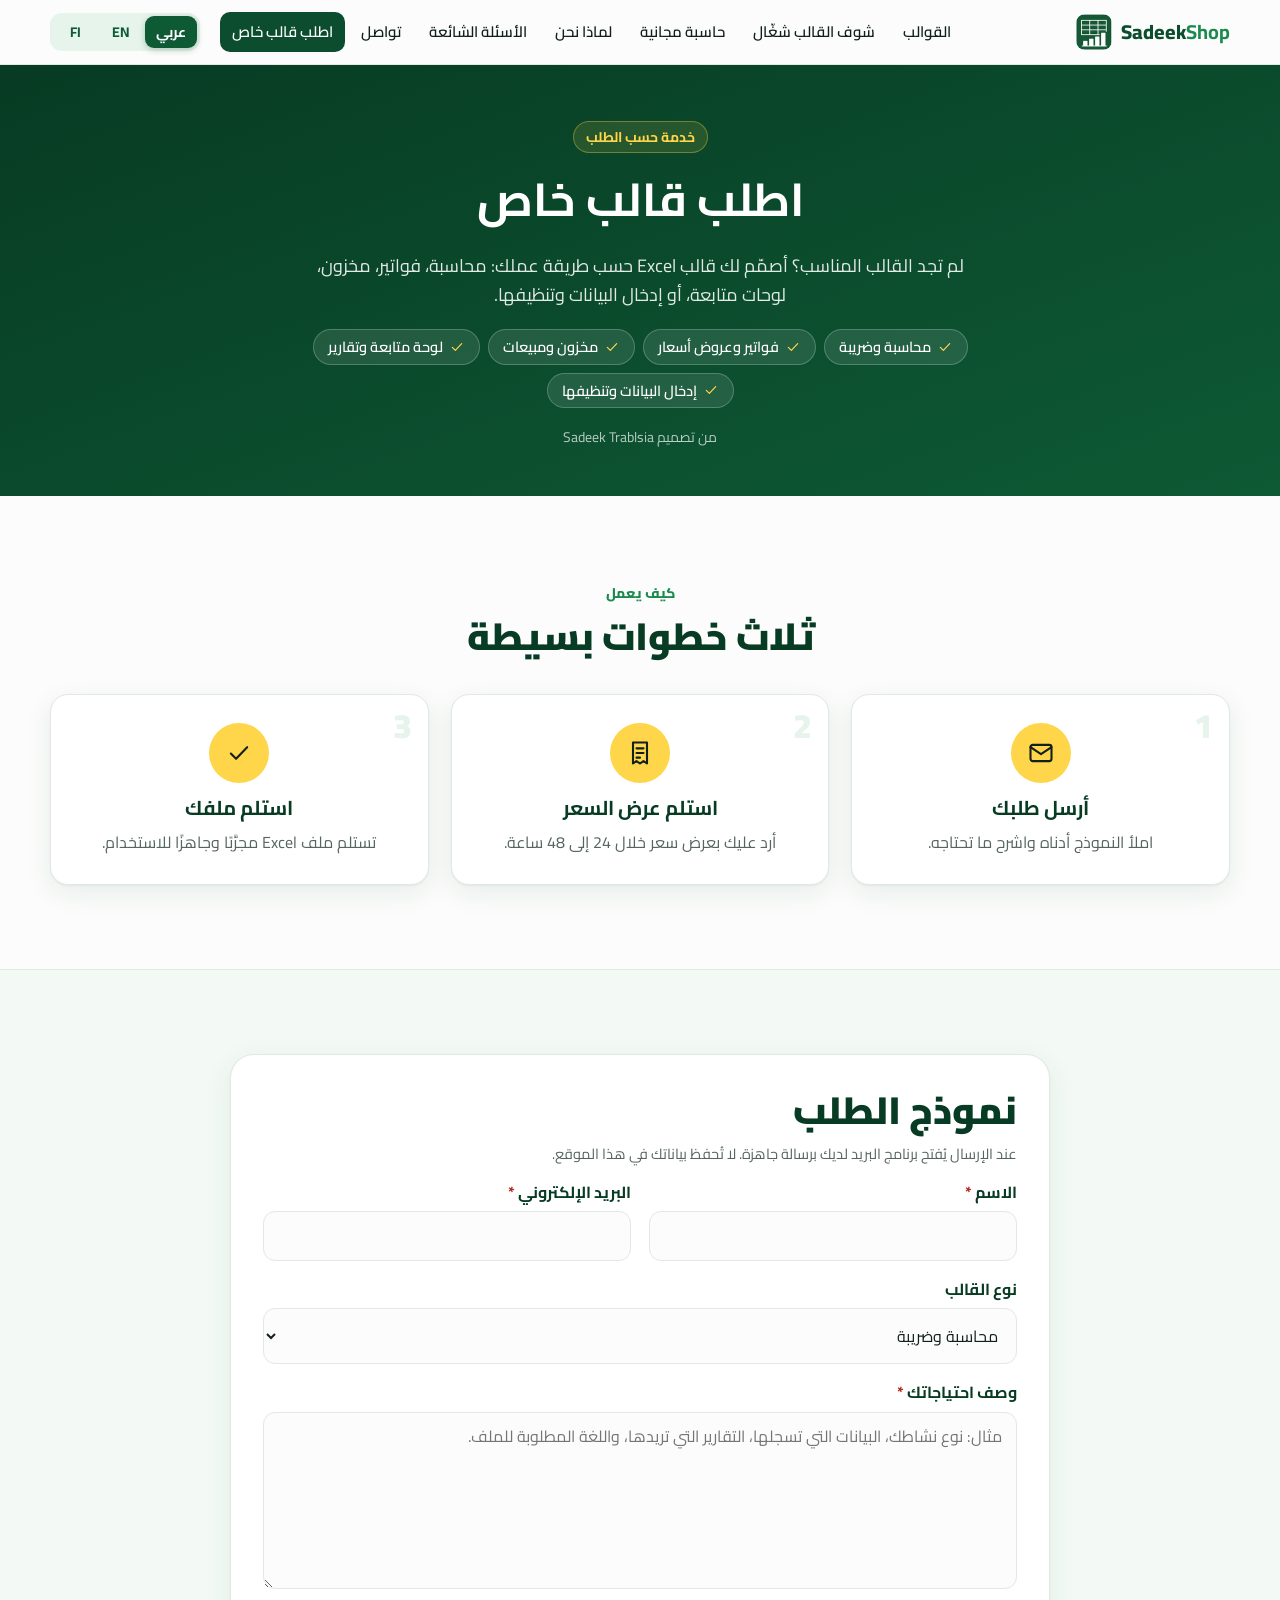
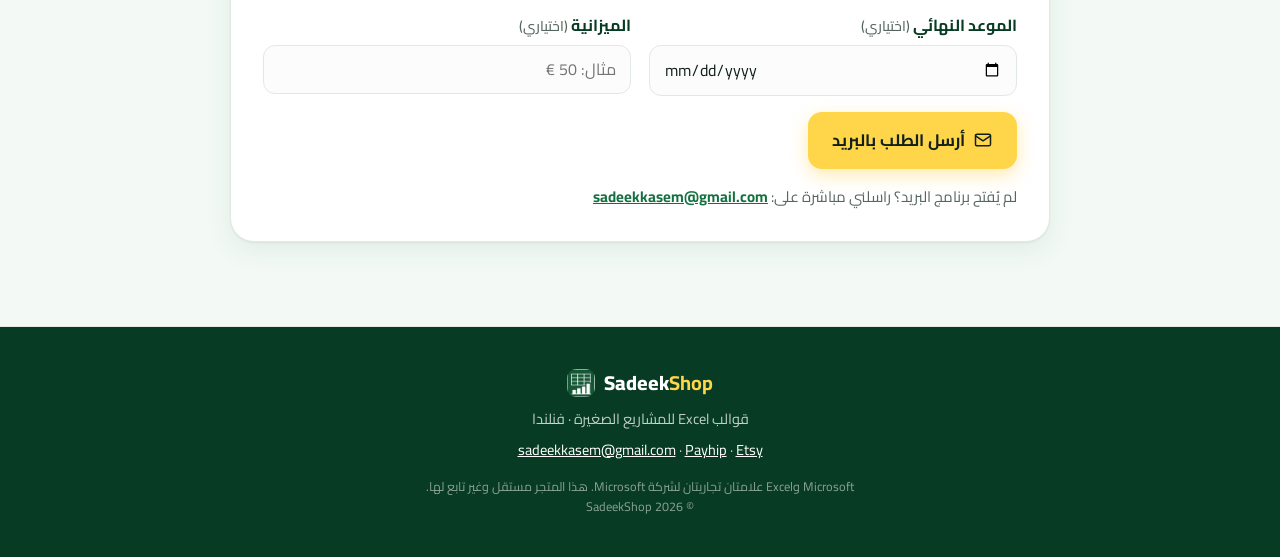
==== commit 5abdadc9: "Add template preview section" ====
--- a/custom-template.html
+++ b/custom-template.html
@@ -29,6 +29,7 @@
     <a class="brand" href="index.html" aria-label="SadeekShop"><img src="assets/icon-72.png" width="36" height="36" alt=""><span>Sadeek<b>Shop</b></span></a>
     <nav class="nav" aria-label="main">
       <a href="index.html#products" data-i18n="nav.products">القوالب</a>
+      <a href="index.html#demo" data-i18n="nav.demo">شوف القالب شغّال</a>
       <a href="index.html#free" data-i18n="nav.free">حاسبة مجانية</a>
       <a href="index.html#why" data-i18n="nav.why">لماذا نحن</a>
       <a href="index.html#faq" data-i18n="nav.faq">الأسئلة الشائعة</a>
@@ -96,7 +97,7 @@
   </div>
 </footer>
 
-<script>window.I18N={"meta.title":{"ar":"SadeekShop | قوالب Excel جاهزة للمشاريع الصغيرة – عربي، إنجليزي، فنلندي","en":"SadeekShop | Ready Excel Templates for Small Businesses – Arabic, English, Finnish","fi":"SadeekShop | Valmiit Excel-pohjat pienyrityksille – arabia, englanti, suomi"},"meta.desc":{"ar":"قوالب Excel جاهزة للمحلات والماركت والمطاعم والمشاريع الصغيرة: محاسبة وضريبة ALV الفنلندية، مخزون، فواتير، رواتب وتسعير. بالعربية والإنجليزية والفنلندية، تحميل فوري.","en":"Ready-made Excel templates for shops, mini-markets, restaurants and small businesses: bookkeeping and Finnish VAT (ALV), stock, invoices, payroll and pricing. Arabic, English and Finnish. Instant download.","fi":"Valmiit Excel-pohjat kaupoille, ravintoloille ja pienyrityksille: kirjanpito ja ALV, varasto, laskutus, palkat ja hinnoittelu. Arabiaksi, englanniksi ja suomeksi. Välitön lataus."},"skip":{"ar":"انتقل إلى المحتوى","en":"Skip to content","fi":"Siirry sisältöön"},"promo.text":{"ar":"خصم 30% على كل القوالب في متجر Payhip بالكود","en":"30% off everything on Payhip with code","fi":"30 % alennus kaikesta Payhipissä koodilla"},"promo.until":{"ar":"حتى 28 أكتوبر 2026","en":"until 28 Oct 2026","fi":"28.10.2026 asti"},"promo.copy":{"ar":"نسخ","en":"Copy","fi":"Kopioi"},"promo.copied":{"ar":"تم النسخ","en":"Copied","fi":"Kopioitu"},"promo.close":{"ar":"إغلاق","en":"Close","fi":"Sulje"},"nav.products":{"ar":"القوالب","en":"Templates","fi":"Pohjat"},"nav.free":{"ar":"حاسبة مجانية","en":"Free calculator","fi":"Ilmainen laskuri"},"nav.why":{"ar":"لماذا نحن","en":"Why us","fi":"Miksi me"},"nav.faq":{"ar":"الأسئلة الشائعة","en":"FAQ","fi":"UKK"},"nav.contact":{"ar":"تواصل","en":"Contact","fi":"Yhteystiedot"},"nav.lang":{"ar":"اللغة","en":"Language","fi":"Kieli"},"hero.eyebrow":{"ar":"ثلاث لغات: العربية والإنجليزية والفنلندية","en":"Arabic · English · Finnish","fi":"Arabiaksi, englanniksi ja suomeksi"},"hero.title":{"ar":"جاهزة للاستخدام في فنلندا والعالم العربي","en":"Ready to use in Finland and the Arab world","fi":"Valmiina käyttöön Suomessa ja arabimaailmassa"},"hero.lead":{"ar":"محاسبة، مخزون، فواتير، رواتب وضريبة القيمة المضافة للمحلات والماركت والمطاعم. افتح الملف، أدخل أرقامك في خانات الإدخال، والمعادلات المحمية تتولى الباقي.","en":"Bookkeeping, stock, invoices, payroll and VAT for shops, mini-markets and restaurants. Open the file, type your numbers into the input cells and let the protected formulas do the rest.","fi":"Kirjanpito, varasto, laskutus, palkat ja ALV kaupoille, marketeille ja ravintoloille. Avaa tiedosto, syötä luvut syöttösoluihin ja anna suojattujen kaavojen hoitaa loput."},"hero.cta":{"ar":"تصفّح القوالب","en":"Browse templates","fi":"Selaa pohjia"},"hero.cta2":{"ar":"جرّب الحاسبة المجانية","en":"Try the free calculator","fi":"Kokeile ilmaista laskuria"},"stat.templates":{"ar":"قالبًا جاهزًا","en":"ready templates","fi":"valmista pohjaa"},"stat.langs":{"ar":"لغات","en":"languages","fi":"kieltä"},"stat.from":{"ar":"تبدأ الأسعار من","en":"prices from","fi":"hinnat alkaen"},"stat.instant":{"ar":"تحميل فوري","en":"instant download","fi":"välitön lataus"},"stat.nomacro":{"ar":"بدون ماكرو","en":"no macros","fi":"ei makroja"},"hero.stores":{"ar":"متوفرة في","en":"Available on","fi":"Saatavilla:"},"products.kicker":{"ar":"المتجر","en":"The shop","fi":"Kauppa"},"products.title":{"ar":"اختر القالب المناسب لعملك","en":"Pick the template that fits your business","fi":"Valitse yrityksellesi sopiva pohja"},"products.sub":{"ar":"نفس الأسعار في Payhip وEtsy. كل بطاقة توضح لغات القالب.","en":"Same prices on Payhip and Etsy. Each card shows the languages included.","fi":"Samat hinnat Payhipissä ja Etsyssä. Jokaisessa kortissa näkyvät pohjan kielet."},"filter.all":{"ar":"الكل","en":"All","fi":"Kaikki"},"filter.acc":{"ar":"محاسبة وضريبة","en":"Accounting & VAT","fi":"Kirjanpito ja ALV"},"filter.stock":{"ar":"مخزون ومبيعات","en":"Stock & sales","fi":"Varasto ja myynti"},"filter.price":{"ar":"تسعير ومطاعم","en":"Pricing & restaurants","fi":"Hinnoittelu ja ravintolat"},"filter.hr":{"ar":"رواتب","en":"Payroll","fi":"Palkat"},"filter.home":{"ar":"ميزانية الأسرة","en":"Home budget","fi":"Kotitalous"},"card.buy":{"ar":"اشترِ الآن","en":"Buy now","fi":"Osta nyt"},"card.etsy":{"ar":"في Etsy","en":"On Etsy","fi":"Etsyssä"},"card.also":{"ar":"متوفر أيضًا في:","en":"Also on:","fi":"Myös:"},"card.on":{"ar":"عبر Payhip","en":"via Payhip","fi":"Payhipin kautta"},"tag.alv":{"ar":"ضريبة ALV فنلندا","en":"Finnish ALV","fi":"Suomen ALV"},"tag.x365":{"ar":"Excel 365 / 2021+","en":"Excel 365 / 2021+","fi":"Excel 365 / 2021+"},"lang.ar":{"ar":"عربي","en":"Arabic","fi":"arabia"},"lang.en":{"ar":"إنجليزي","en":"English","fi":"englanti"},"lang.fi":{"ar":"فنلندي","en":"Finnish","fi":"suomi"},"free.badge":{"ar":"مجاني بالكامل","en":"Free · €0","fi":"Ilmainen · 0 €"},"free.title":{"ar":"حاسبة الهامش الربحي المصغّرة – مجانًا","en":"Free Profit Margin Mini Calculator","fi":"Ilmainen katelaskuri (minilaskuri)"},"free.text":{"ar":"أدخل التكلفة والشحن وعمولة المنصة والضريبة، واختر الهامش الذي تريده، لتحصل فورًا على سعر البيع المقترح وربح القطعة ونسبة الهامش الفعلية.","en":"Enter cost, shipping, platform fee and VAT, choose your target margin and instantly get the suggested selling price, profit per unit and real margin %.","fi":"Syötä hankintahinta, toimitus, myyntialustan palkkio ja ALV, valitse tavoitekate ja saat heti ehdotetun myyntihinnan, kappalekohtaisen voiton ja todellisen kateprosentin."},"free.p1":{"ar":"حتى 10 منتجات","en":"Up to 10 products","fi":"Enintään 10 tuotetta"},"free.p2":{"ar":"ملف Excel بالإنجليزية","en":"Excel file in English","fi":"Excel-tiedosto englanniksi"},"free.p3":{"ar":"بدون ماكرو وبدون مدة محددة","en":"No macros, no time limit","fi":"Ei makroja, ei aikarajaa"},"free.cta":{"ar":"حمّل الحاسبة مجانًا","en":"Download it free","fi":"Lataa ilmaiseksi"},"free.more":{"ar":"تحتاج المزيد؟ النسخة الكاملة تدعم 300 منتج وثلاث لغات.","en":"Need more? The full version handles 300 products in three languages.","fi":"Tarvitsetko enemmän? Täysversiossa 300 tuotetta ja kolme kieltä."},"why.kicker":{"ar":"لماذا قوالبنا","en":"Why these templates","fi":"Miksi nämä pohjat"},"why.title":{"ar":"مصمّمة لأصحاب المشاريع، لا للمحاسبين فقط","en":"Built for business owners, not only accountants","fi":"Tehty yrittäjille, ei vain kirjanpitäjille"},"why.1t":{"ar":"معادلات محمية","en":"Locked formulas","fi":"Suojatut kaavat"},"why.1d":{"ar":"المعادلات والأوراق محمية من التعديل بالخطأ، فتبقى الحسابات صحيحة دائمًا.","en":"Formulas and sheets are protected against accidental changes, so the math stays right.","fi":"Kaavat ja välilehdet on suojattu vahingossa tehdyiltä muutoksilta, joten laskelmat pysyvät oikeina."},"why.2t":{"ar":"خانات إدخال واضحة","en":"Easy input cells","fi":"Selkeät syöttösolut"},"why.2d":{"ar":"تكتب فقط في خانات الإدخال المميّزة (صفراء في أغلب القوالب)، والباقي يُحسب تلقائيًا.","en":"You only type in the marked input cells (yellow in most templates). Everything else is calculated for you.","fi":"Kirjoitat vain merkittyihin syöttösoluihin (useimmissa pohjissa keltaiset). Kaikki muu lasketaan puolestasi."},"why.3t":{"ar":"ثلاث لغات","en":"3 languages","fi":"3 kieltä"},"why.3d":{"ar":"نسخ بالعربية (من اليمين إلى اليسار) والإنجليزية والفنلندية، واللغات موضّحة على كل قالب.","en":"Arabic (right-to-left), English and Finnish editions. The languages are shown on every template.","fi":"Arabian- (oikealta vasemmalle), englannin- ja suomenkieliset versiot. Kielet näkyvät jokaisessa pohjassa."},"why.4t":{"ar":"جاهزة لضريبة ALV الفنلندية","en":"Finnish ALV/VAT ready","fi":"Valmiina Suomen ALV:lle"},"why.4d":{"ar":"نسب الضريبة الفنلندية (25.5% و13.5% و10% و0%) مُعدّة مسبقًا وقابلة للتعديل لبلدك.","en":"Finnish VAT rates (25.5%, 13.5%, 10%, 0%) are preset and editable for your country.","fi":"Suomen ALV-kannat (25,5 %, 13,5 %, 10 %, 0 %) valmiina, ja niitä voi muuttaa oman maan mukaan."},"why.5t":{"ar":"تحميل فوري","en":"Instant download","fi":"Välitön lataus"},"why.5d":{"ar":"ملف رقمي يصلك مباشرة بعد الدفع، بدون انتظار أو شحن.","en":"A digital file you get right after payment. No waiting, no shipping.","fi":"Digitaalinen tiedosto heti maksun jälkeen. Ei odottelua eikä toimituskuluja."},"why.6t":{"ar":"بدون ماكرو أو اشتراك","en":"No macros, no subscription","fi":"Ei makroja, ei tilausmaksua"},"why.6d":{"ar":"ملفات xlsx عادية تدفع ثمنها مرة واحدة وتعمل على جهازك.","en":"Plain .xlsx files you pay for once and keep on your own computer.","fi":"Tavallisia .xlsx-tiedostoja: maksat kerran ja ne pysyvät omalla koneellasi."},"about":{"ar":"صمّم هذه القوالب صادق، مصمّم أنظمة محاسبية وقوالب Excel مقيم في فنلندا، ويعمل مع المحلات والمطاعم والمشاريع الصغيرة.","en":"These templates are designed by Sadeek, a Finland-based designer of accounting systems and Excel templates for shops, restaurants and small businesses.","fi":"Pohjat on suunnitellut Sadeek, Suomessa toimiva kirjanpitojärjestelmien ja Excel-pohjien suunnittelija, kauppojen, ravintoloiden ja pienyritysten tarpeisiin."},"how.kicker":{"ar":"كيف يعمل","en":"How it works","fi":"Näin se toimii"},"how.title":{"ar":"ثلاث خطوات وتبدأ","en":"Three steps and you're running","fi":"Kolme askelta ja pääset alkuun"},"how.1t":{"ar":"اشترِ","en":"Buy","fi":"Osta"},"how.1d":{"ar":"اختر القالب وادفع بأمان عبر Payhip أو Etsy.","en":"Pick a template and pay securely on Payhip or Etsy.","fi":"Valitse pohja ja maksa turvallisesti Payhipissä tai Etsyssä."},"how.2t":{"ar":"حمّل","en":"Download","fi":"Lataa"},"how.2d":{"ar":"يصلك ملف ZIP فورًا، فيه نسخة تجريبية ونسخة فارغة بلغتك.","en":"You get a ZIP file at once, with a demo copy and an empty copy in your language.","fi":"Saat ZIP-tiedoston heti: mukana esimerkkiversio ja tyhjä versio omalla kielelläsi."},"how.3t":{"ar":"استخدم","en":"Use","fi":"Käytä"},"how.3d":{"ar":"جرّب النسخة التجريبية، ثم أدخل بياناتك في النسخة الفارغة وتابع التقارير.","en":"Explore the demo, then enter your own data in the empty copy and follow the reports.","fi":"Tutustu esimerkkiin, syötä omat tietosi tyhjään versioon ja seuraa raportteja."},"faq.kicker":{"ar":"أسئلة شائعة","en":"FAQ","fi":"UKK"},"faq.title":{"ar":"أسئلة قبل الشراء","en":"Questions before you buy","fi":"Kysyttävää ennen ostoa?"},"faq.1q":{"ar":"كيف أستلم الملفات؟","en":"How do I get the files?","fi":"Miten saan tiedostot?"},"faq.1a":{"ar":"هذه منتجات رقمية بتحميل فوري. في Payhip يظهر رابط التحميل بعد الدفع ويصلك أيضًا بالبريد الإلكتروني، وفي Etsy تجد الملفات في صفحة مشترياتك. لا يتم شحن أي شيء.","en":"These are digital products with instant download. On Payhip the download link appears after payment and is also emailed to you; on Etsy the files are in your Purchases page. Nothing is shipped.","fi":"Tuotteet ovat digitaalisia ja ladattavissa heti. Payhipissä latauslinkki näkyy maksun jälkeen ja tulee myös sähköpostiisi, Etsyssä tiedostot löytyvät Ostokset-sivulta. Mitään ei lähetetä postitse."},"faq.2q":{"ar":"ما البرامج التي تعمل عليها القوالب؟","en":"Which apps do the templates work with?","fi":"Millä ohjelmilla pohjat toimivat?"},"faq.2a":{"ar":"القوالب مصممة لبرنامج Microsoft Excel على الكمبيوتر (ويندوز أو ماك)، وأغلبها يعمل على Excel 2016 أو أحدث وMicrosoft 365. قالب Inventory Pro يحتاج Excel 365 أو Excel 2021 أو أحدث. كثير منها يفتح أيضًا في LibreOffice Calc، بينما Google Sheets وتطبيقات الجوال غير مدعومة رسميًا في أغلب القوالب. المتطلبات الدقيقة مكتوبة في صفحة كل منتج.","en":"They are made for Microsoft Excel on a computer (Windows or Mac). Most work with Excel 2016 or newer and Microsoft 365; Inventory Pro needs Excel 365 or Excel 2021 or newer. Many also open in LibreOffice Calc, while Google Sheets and mobile apps are not officially supported for most templates. The exact requirements are on each product page.","fi":"Pohjat on tehty Microsoft Excelille tietokoneella (Windows tai Mac). Useimmat toimivat Excel 2016:ssa tai uudemmassa ja Microsoft 365:ssä, Inventory Pro vaatii Excel 365:n tai Excel 2021:n tai uudemman. Monet aukeavat myös LibreOffice Calcissa, mutta Google Sheets ja mobiilisovellukset eivät ole virallisesti tuettuja useimmissa pohjissa. Tarkat vaatimukset löytyvät kunkin tuotteen sivulta."},"faq.3q":{"ar":"بأي لغات تتوفر القوالب؟","en":"Which languages are included?","fi":"Mitä kieliä pohjissa on?"},"faq.3a":{"ar":"كل قالب يوضح لغاته على بطاقته. بعض القوالب بثلاث لغات (عربي وإنجليزي وفنلندي)، وأغلب الباقي بالعربية والإنجليزية. النسخ العربية من اليمين إلى اليسار.","en":"Each card lists its languages. Some templates come in all three (Arabic, English, Finnish); most others in Arabic and English. Arabic editions run right-to-left.","fi":"Jokaisen pohjan kielet näkyvät sen kortissa. Osa pohjista on kolmella kielellä (arabia, englanti, suomi), useimmat muut arabiaksi ja englanniksi. Arabiankieliset versiot ovat oikealta vasemmalle."},"faq.4q":{"ar":"هل يمكنني استرداد المبلغ؟","en":"Can I get a refund?","fi":"Voinko saada rahat takaisin?"},"faq.4a":{"ar":"لأنها ملفات رقمية، لا تُقبل الإرجاعات عادةً، وتُعالج أي طلبات استرداد حسب سياسة المنصة التي اشتريت منها (Payhip أو Etsy). إذا لم يعمل شيء كما يجب، راسلني وسأساعدك.","en":"Because these are digital files, returns are generally not accepted, and any refund request is handled under the policy of the platform you bought from (Payhip or Etsy). If something doesn't work, email me and I'll help.","fi":"Koska kyse on digitaalisista tiedostoista, palautuksia ei yleensä hyväksytä, ja hyvityspyynnöt käsitellään sen alustan (Payhip tai Etsy) ehtojen mukaan, josta ostit. Jos jokin ei toimi, lähetä minulle sähköpostia, niin autan."},"faq.5q":{"ar":"هل تحتوي القوالب على ماكرو؟","en":"Do the templates contain macros?","fi":"Onko pohjissa makroja?"},"faq.5a":{"ar":"لا. كلها ملفات xlsx عادية بدون ماكرو وبدون روابط خارجية.","en":"No. They are plain .xlsx files with no macros and no external links.","fi":"Ei. Ne ovat tavallisia .xlsx-tiedostoja ilman makroja ja ulkoisia linkkejä."},"faq.6q":{"ar":"هل تغني عن المحاسب أو الإقرار الضريبي الرسمي؟","en":"Do they replace an accountant or an official VAT return?","fi":"Korvaavatko pohjat kirjanpitäjän tai virallisen ALV-ilmoituksen?"},"faq.6a":{"ar":"لا. القوالب أدوات لتنظيم أرقامك ومتابعتها، وليست استشارة ضريبية أو قانونية. راجع أرقام الضريبة في OmaVero أو مع محاسبك.","en":"No. The templates help you organise and track your numbers; they are not tax or legal advice. Check your VAT figures in OmaVero or with your accountant.","fi":"Eivät. Pohjat auttavat järjestämään ja seuraamaan lukuja, mutta ne eivät ole vero- tai oikeudellista neuvontaa. Tarkista ALV-luvut OmaVerossa tai kirjanpitäjäsi kanssa."},"contact.kicker":{"ar":"تواصل","en":"Contact","fi":"Yhteystiedot"},"contact.title":{"ar":"عندك سؤال عن قالب؟","en":"Questions about a template?","fi":"Kysyttävää pohjista?"},"contact.text":{"ar":"راسلني بالعربية أو الإنجليزية أو الفنلندية، وسأرد عليك في أقرب وقت.","en":"Write to me in Arabic, English or Finnish and I'll get back to you as soon as I can.","fi":"Kirjoita arabiaksi, englanniksi tai suomeksi, niin vastaan mahdollisimman pian."},"contact.cta":{"ar":"أرسل بريدًا إلكترونيًا","en":"Send an email","fi":"Lähetä sähköpostia"},"footer.tagline":{"ar":"قوالب Excel للمشاريع الصغيرة · فنلندا","en":"Excel templates for small businesses · Finland","fi":"Excel-pohjat pienyrityksille · Suomi"},"footer.tm":{"ar":"Microsoft وExcel علامتان تجاريتان لشركة Microsoft. هذا المتجر مستقل وغير تابع لها.","en":"Microsoft and Excel are trademarks of Microsoft Corporation. This shop is independent and not affiliated with Microsoft.","fi":"Microsoft ja Excel ovat Microsoft Corporationin tavaramerkkejä. Tämä kauppa on itsenäinen eikä liity Microsoftiin."},"img.alt":{"ar":"صورة من القالب: ","en":"Template screenshot: ","fi":"Kuvakaappaus pohjasta: "},"free.alt":{"ar":"صورة من الحاسبة المجانية","en":"Free calculator screenshot","fi":"Kuvakaappaus ilmaisesta laskurista"},"banner.alt":{"ar":"SadeekShop – قوالب Excel للمشاريع الصغيرة","en":"SadeekShop – Excel Templates for Small Business","fi":"SadeekShop – Excel-pohjat pienyrityksille"},"hero.alt":{"ar":"صور من قوالب Excel","en":"Excel template screenshots","fi":"Kuvakaappauksia Excel-pohjista"},"p.finnish-bookkeeping-vat.name":{"ar":"محاسبة الماركت وضريبة القيمة المضافة الفنلندية (ALV)","en":"Finnish Bookkeeping & VAT (ALV) for Shops","fi":"Kirjanpito Market – kirjanpito ja ALV kaupoille"},"p.finnish-bookkeeping-vat.ben":{"ar":"سجّل المبيعات والمشتريات والمصاريف يوميًا، واحصل على حساب الضريبة (ALV ‎25.5%) شهريًا وربع سنويًا مع لوحة سنوية.","en":"Daily sales, purchases and expenses with automatic VAT (ALV 25.5%), monthly and quarterly VAT and an annual dashboard.","fi":"Päivän myynnit, ostot ja kulut, automaattinen ALV (25,5 %), kuukausi- ja neljännesvuosilaskelma sekä vuosikojelauta."},"p.inventory-pro.name":{"ar":"إدارة المخازن Inventory Pro","en":"Inventory Pro – Stock Management","fi":"Inventory Pro – varastonhallinta"},"p.inventory-pro.ben":{"ar":"المخزون والمبيعات والربح للمحلات والتجار: إدخال بالباركود، قائمة إعادة الطلب وتنبيهات انتهاء الصلاحية، وورقة جديدة لكمية الطلب الاقتصادية (EOQ) ونقطة إعادة الطلب مع حالة «اطلب الآن».","en":"Stock, sales and gross profit for shops and traders: barcode entry, reorder list and expiry alerts. New: EOQ (economic order quantity) & reorder point sheet with an order-now status.","fi":"Varasto, myynti ja myyntikate kaupoille: viivakoodisyöttö, tilauslista ja vanhenemishälytykset. Uutta: EOQ (taloudellinen tilauserä) ja tilauspiste -välilehti, jossa tilaa nyt -tila."},"p.sales-profit-dashboard-ar.name":{"ar":"لوحة المبيعات والمصروفات والأرباح – النسخة العربية","en":"Sales, Expenses & Profit Dashboard – Arabic Edition","fi":"Myynnin, kulujen ja tuloksen kojelauta – arabiankielinen"},"p.sales-profit-dashboard-ar.ben":{"ar":"شهرك في نظرة واحدة: الإيرادات والمصروفات وصافي الربح والهامش والضريبة مع 6 رسوم بيانية، بالعربية بالكامل من اليمين إلى اليسار.","en":"Your month at a glance: revenue, expenses, net profit, margin and VAT with 6 charts. Fully right-to-left Arabic.","fi":"Kuukausi yhdellä silmäyksellä: liikevaihto, kulut, nettotulos, kate ja ALV sekä 6 kaaviota. Kokonaan arabiaksi, oikealta vasemmalle."},"p.sales-profit-dashboard-en-fi.name":{"ar":"لوحة المبيعات والمصروفات والأرباح – بالإنجليزية والفنلندية","en":"Sales, Expenses & Profit Dashboard – English & Finnish","fi":"Myynnin, kulujen ja tuloksen kojelauta – englanti ja suomi"},"p.sales-profit-dashboard-en-fi.ben":{"ar":"نفس لوحة المتابعة الشهرية بالإنجليزية والفنلندية، مع ملخص لضريبة ALV الفنلندية شهريًا وربع سنويًا.","en":"The same monthly dashboard in English and Finnish, with a Finland ALV summary by month and quarter.","fi":"Sama kuukausikojelauta englanniksi ja suomeksi, ALV-yhteenveto kuukausittain ja neljännesvuosittain."},"p.etsy-seller-dashboard.name":{"ar":"لوحة أرباح بائعي Etsy","en":"Etsy Seller Profit Dashboard","fi":"Etsy-myyjän tuloskojelauta"},"p.etsy-seller-dashboard.ben":{"ar":"سجّل طلبات Etsy واحسب كل رسوم Etsy لكل طلب وصافي الربح والهامش، مع لوحة شهرية لأفضل المنتجات والخاسرة منها والمخزون المنخفض، وحاسبة تسعير. Excel 2016 أو أحدث، الملف بالإنجليزية.","en":"Track Etsy orders with every Etsy fee calculated per order, net profit and margin, a monthly dashboard with top and loss-making products and low stock, plus a pricing calculator. Excel 2016+, English file.","fi":"Etsy-tilausten seuranta: jokaisen tilauksen kaikki Etsy-maksut, nettotulos ja kate, kuukausikojelauta parhaista ja tappiollisista tuotteista sekä vähissä olevasta varastosta, ja hinnoittelulaskuri. Excel 2016+, englanninkielinen tiedosto."},"p.restaurant-food-cost.name":{"ar":"تكاليف الوصفات وتسعير المنيو للمطاعم والمقاهي","en":"Restaurant & Café Recipe Cost and Menu Pricing","fi":"Ravintolan annoskustannuslaskuri ja menuhinnoittelu"},"p.restaurant-food-cost.ben":{"ar":"التكلفة الدقيقة لكل طبق وكوب، وأسعار بيع مقترحة حسب نسبة تكلفة الطعام المستهدفة، مع تحليل ربحية المنيو.","en":"Exact cost of every plate and cup, suggested menu prices from your target food-cost % and menu engineering.","fi":"Jokaisen annoksen ja kupin tarkka hinta, hintaehdotukset tavoitellun raaka-aineprosentin mukaan ja ruokalistan kannattavuusanalyysi."},"p.profit-margin-pricing.name":{"ar":"حاسبة الهامش الربحي والتسعير","en":"Profit Margin & Pricing Calculator","fi":"Kate- ja hinnoittelulaskuri"},"p.profit-margin-pricing.ben":{"ar":"سعّر حتى 300 منتج مع احتساب كل التكاليف والعمولات، مع محاكي للخصومات وحساب نقطة التعادل.","en":"Price up to 300 products with every cost and fee counted, plus a discount simulator and break-even.","fi":"Hinnoittele jopa 300 tuotetta kaikki kulut ja palkkiot huomioiden. Mukana alennussimulaattori ja kannattavuusraja."},"p.payroll-pro.name":{"ar":"نظام الرواتب Payroll Pro","en":"Payroll Pro – Payroll & Salary","fi":"Payroll Pro – palkanlaskenta"},"p.payroll-pro.ben":{"ar":"رواتب شهرية بدون ماكرو: الحضور، قسائم الرواتب، مسير الرواتب، السلف، الإجازات ومكافأة نهاية الخدمة.","en":"Monthly payroll without macros: attendance, payslips, payroll register, advances, leave and end-of-service.","fi":"Kuukausipalkat ilman makroja: läsnäolo, palkkalaskelmat, palkkalista, ennakot, lomasaldot ja loppukorvaus."},"p.treasury-cash-bank-book.name":{"ar":"دفتر الخزينة: الصندوق والبنوك","en":"Cash, Bank & Treasury Book","fi":"Kassa- ja pankkikirja"},"p.treasury-cash-bank-book.ben":{"ar":"كل حساباتك البنكية وصناديق النقد والعُهد بأي عملة، مع إقفال يومي للصندوق وقائمة أرباح وخسائر شهرية.","en":"Every bank account, cash box and petty cash in any currency, with daily cash closing and a monthly P&L.","fi":"Kaikki pankkitilit, kassat ja käteisvarat eri valuutoissa, päivittäinen kassan täsmäytys ja kuukauden tuloslaskelma."},"p.invoice-pro.name":{"ar":"منشئ الفواتير Invoice Pro","en":"Invoice Pro – Excel Invoice Generator","fi":"Invoice Pro – laskupohja Exceliin"},"p.invoice-pro.ben":{"ar":"فواتير A4 جاهزة للطباعة خلال دقيقة، بترقيم وضريبة تلقائيين، مع سجل للفواتير المدفوعة وغير المدفوعة. جديد: عروض الأسعار (ورقة عرض سعر وسجل العروض وبنود العرض).","en":"Print-ready A4 invoices in a minute, automatic numbering and VAT, and a register of paid and unpaid invoices. New: quotations (quote sheet, quotes register and quote lines).","fi":"Tulostusvalmiit A4-laskut minuutissa, automaattinen numerointi ja ALV sekä maksettujen ja avoimien laskujen seuranta. Uutta: tarjoukset (tarjouspohja, tarjousrekisteri ja tarjousrivit)."},"p.shop-stock-profit.name":{"ar":"مخزون المحل وربح كل صنف","en":"Shop Stock & Profit per Item","fi":"Myymälän varasto ja kate tuotteittain"},"p.shop-stock-profit.ben":{"ar":"سجّل المشتريات والمبيعات لترى المخزون المتبقي ومتوسط التكلفة والربح في كل قطعة.","en":"Record deliveries and sales to see stock on hand, average cost and the profit on every piece.","fi":"Kirjaa ostot ja myynnit: näet varastosaldon, keskihinnan ja jokaisen tuotteen katteen."},"p.warehouse-transfers.name":{"ar":"تحويلات المخزون بين 3 مستودعات","en":"Multi-Warehouse Stock Transfers","fi":"Varastosiirrot kolmen varaston välillä"},"p.warehouse-transfers.ben":{"ar":"انقل البضاعة بين 3 مستودعات، وتابع الأرصدة أولًا بأول، واطبع أذونات التحويل، واحصل على تنبيه عند انخفاض المخزون.","en":"Move stock between 3 warehouses, see up-to-date balances, print transfer vouchers and get low-stock alerts.","fi":"Siirrä tavaraa kolmen varaston välillä, seuraa ajantasaisia saldoja, tulosta siirtotositteet ja saa hälytys vähistä varastoista."},"p.movements-ledger.name":{"ar":"دفتر حركات البيع والشراء","en":"Sales & Purchases Movements Ledger","fi":"Osto- ja myyntitapahtumien kirja"},"p.movements-ledger.ben":{"ar":"دفتر واحد لكل عمليات الشراء والبيع مع رصيد تراكمي ومتوسط التكلفة وربح كل عملية بيع، مناسب لمحلات الذهب والجوالات.","en":"One ledger for every purchase and sale with running balance, average cost and profit per sale, e.g. for gold or phone shops.","fi":"Yksi kirja kaikille ostoille ja myynneille: juokseva saldo, keskihinta ja myynnin kate. Sopii esim. kulta- ja puhelinliikkeille."},"p.family-expense-tracker.name":{"ar":"ميزانية الأسرة ومتابعة المصاريف","en":"Family Budget & Expense Tracker","fi":"Perheen budjetti ja kulujen seuranta"},"p.family-expense-tracker.ben":{"ar":"ميزانية شهرية لكل فئة مع تنبيه قبل تجاوزها، ومتابعة الفواتير وأهداف الادخار وسداد الديون.","en":"Monthly budget per category with overspend alerts, bills, savings goals and debt payoff tracking.","fi":"Kuukausibudjetti luokittain ja hälytys ennen ylitystä, laskut, säästötavoitteet ja velkojen takaisinmaksu."},"nav.custom":{"ar":"اطلب قالب خاص","en":"Custom template","fi":"Oma mallipohja"},"nav.home":{"ar":"الرئيسية","en":"Home","fi":"Etusivu"},"req.meta.title":{"ar":"اطلب قالب Excel خاص | SadeekShop","en":"Request a Custom Excel Template | SadeekShop","fi":"Tilaa oma Excel-mallipohja | SadeekShop"},"req.meta.desc":{"ar":"قالب Excel مصمّم حسب احتياجك: محاسبة، فواتير، مخزون، لوحات متابعة، وإدخال البيانات وتنظيفها. أرسل طلبك واحصل على عرض سعر.","en":"An Excel template built around your needs: accounting, invoices, inventory, dashboards, data entry and cleanup. Send a request and get a quote.","fi":"Tarpeisiisi tehty Excel-pohja: kirjanpito, laskut, varasto, kojelaudat sekä tietojen syöttö ja siivous. Lähetä pyyntö ja saat tarjouksen."},"req.kicker":{"ar":"خدمة حسب الطلب","en":"Made to order","fi":"Tilaustyönä"},"req.title":{"ar":"اطلب قالب خاص","en":"Request a Custom Template","fi":"Tilaa oma mallipohja"},"req.lead":{"ar":"لم تجد القالب المناسب؟ أصمّم لك قالب Excel حسب طريقة عملك: محاسبة، فواتير، مخزون، لوحات متابعة، أو إدخال البيانات وتنظيفها.","en":"Can't find the right template? I can build an Excel template around the way you work: accounting, invoices, inventory, dashboards, or data entry and cleanup.","fi":"Etkö löytänyt sopivaa pohjaa? Teen Excel-pohjan juuri sinun tapaasi työskennellä varten: kirjanpito, laskut, varasto, kojelaudat tai tietojen syöttö ja siivous."},"req.by":{"ar":"من تصميم Sadeek Trablsia","en":"Built by Sadeek Trablsia","fi":"Tekijä: Sadeek Trablsia"},"req.how.kicker":{"ar":"كيف يعمل","en":"How it works","fi":"Näin se toimii"},"req.how.title":{"ar":"ثلاث خطوات بسيطة","en":"Three simple steps","fi":"Kolme helppoa vaihetta"},"req.how.1t":{"ar":"أرسل طلبك","en":"Send your request","fi":"Lähetä pyyntö"},"req.how.1d":{"ar":"املأ النموذج أدناه واشرح ما تحتاجه.","en":"Fill in the form below and describe what you need.","fi":"Täytä alla oleva lomake ja kerro, mitä tarvitset."},"req.how.2t":{"ar":"استلم عرض السعر","en":"Get a quote","fi":"Saat tarjouksen"},"req.how.2d":{"ar":"أرد عليك بعرض سعر خلال 24 إلى 48 ساعة.","en":"I reply with a quote within 24–48 hours.","fi":"Vastaan tarjouksella 24–48 tunnin kuluessa."},"req.how.3t":{"ar":"استلم ملفك","en":"Receive your file","fi":"Saat tiedoston"},"req.how.3d":{"ar":"تستلم ملف Excel مجرَّبًا وجاهزًا للاستخدام.","en":"You receive a tested Excel file, ready to use.","fi":"Saat testatun Excel-tiedoston käyttövalmiina."},"req.form.title":{"ar":"نموذج الطلب","en":"Request form","fi":"Pyyntölomake"},"req.form.note":{"ar":"عند الإرسال يُفتح برنامج البريد لديك برسالة جاهزة. لا تُحفظ بياناتك في هذا الموقع.","en":"Submitting opens your email app with a ready message. Nothing is stored on this website.","fi":"Lähetys avaa sähköpostisovelluksesi valmiilla viestillä. Tällä sivustolla ei tallenneta tietoja."},"req.f.name":{"ar":"الاسم","en":"Name","fi":"Nimi"},"req.f.email":{"ar":"البريد الإلكتروني","en":"Email","fi":"Sähköposti"},"req.f.type":{"ar":"نوع القالب","en":"Type of template","fi":"Pohjan tyyppi"},"req.f.desc":{"ar":"وصف احتياجاتك","en":"Describe your needs","fi":"Kuvaile tarpeesi"},"req.f.desc.ph":{"ar":"مثال: نوع نشاطك، البيانات التي تسجلها، التقارير التي تريدها، واللغة المطلوبة للملف.","en":"E.g. your type of business, the data you record, the reports you want and the file language.","fi":"Esim. toimialasi, kirjattavat tiedot, haluamasi raportit ja tiedoston kieli."},"req.f.deadline":{"ar":"الموعد النهائي","en":"Deadline","fi":"Määräaika"},"req.f.budget":{"ar":"الميزانية","en":"Budget","fi":"Budjetti"},"req.f.budget.ph":{"ar":"مثال: 50 €","en":"E.g. €50","fi":"Esim. 50 €"},"req.f.opt":{"ar":"(اختياري)","en":"(optional)","fi":"(valinnainen)"},"req.f.req":{"ar":"مطلوب","en":"required","fi":"pakollinen"},"req.t.acc":{"ar":"محاسبة وضريبة","en":"Accounting & VAT","fi":"Kirjanpito ja ALV"},"req.t.inv":{"ar":"فواتير وعروض أسعار","en":"Invoices & quotes","fi":"Laskut ja tarjoukset"},"req.t.stock":{"ar":"مخزون ومبيعات","en":"Inventory & sales","fi":"Varasto ja myynti"},"req.t.dash":{"ar":"لوحة متابعة وتقارير","en":"Dashboard & reports","fi":"Kojelauta ja raportit"},"req.t.data":{"ar":"إدخال البيانات وتنظيفها","en":"Data entry & cleanup","fi":"Tietojen syöttö ja siivous"},"req.t.other":{"ar":"أخرى","en":"Other","fi":"Muu"},"req.submit":{"ar":"أرسل الطلب بالبريد","en":"Send request by email","fi":"Lähetä pyyntö sähköpostilla"},"req.fallback":{"ar":"لم يُفتح برنامج البريد؟ راسلني مباشرة على:","en":"Email app didn't open? Write to me directly at:","fi":"Eikö sähköpostisovellus auennut? Kirjoita suoraan osoitteeseen:"},"req.err.name":{"ar":"يرجى كتابة اسمك.","en":"Please enter your name.","fi":"Kirjoita nimesi."},"req.err.email":{"ar":"يرجى كتابة بريد إلكتروني صحيح.","en":"Please enter a valid email address.","fi":"Anna kelvollinen sähköpostiosoite."},"req.err.desc":{"ar":"يرجى وصف ما تحتاجه.","en":"Please describe what you need.","fi":"Kuvaile, mitä tarvitset."},"req.ok":{"ar":"تم تجهيز رسالتك في برنامج البريد. اضغط «إرسال» هناك لإتمام الطلب.","en":"Your message is ready in your email app. Press Send there to complete the request.","fi":"Viestisi on valmiina sähköpostisovelluksessa. Paina siellä Lähetä."},"home.req.kicker":{"ar":"قالب حسب الطلب","en":"Custom work","fi":"Tilaustyö"},"home.req.title":{"ar":"تحتاج قالبًا مختلفًا؟","en":"Need something different?","fi":"Tarvitsetko jotain muuta?"},"home.req.text":{"ar":"أصمّم قوالب Excel حسب احتياجك: محاسبة، فواتير، مخزون، لوحات متابعة، وإدخال البيانات وتنظيفها.","en":"I build Excel templates to your needs: accounting, invoices, inventory, dashboards, data entry and cleanup.","fi":"Teen Excel-pohjia tarpeisiisi: kirjanpito, laskut, varasto, kojelaudat sekä tietojen syöttö ja siivous."},"home.req.cta":{"ar":"اطلب قالب خاص","en":"Request a custom template","fi":"Tilaa oma mallipohja"},"stat.count":{"ar":"14","en":"14","fi":"14"}};</script>
+<script>window.I18N={"meta.title":{"ar":"SadeekShop | قوالب Excel جاهزة للمشاريع الصغيرة – عربي، إنجليزي، فنلندي","en":"SadeekShop | Ready Excel Templates for Small Businesses – Arabic, English, Finnish","fi":"SadeekShop | Valmiit Excel-pohjat pienyrityksille – arabia, englanti, suomi"},"meta.desc":{"ar":"قوالب Excel جاهزة للمحلات والماركت والمطاعم والمشاريع الصغيرة: محاسبة وضريبة ALV الفنلندية، مخزون، فواتير، رواتب وتسعير. بالعربية والإنجليزية والفنلندية، تحميل فوري.","en":"Ready-made Excel templates for shops, mini-markets, restaurants and small businesses: bookkeeping and Finnish VAT (ALV), stock, invoices, payroll and pricing. Arabic, English and Finnish. Instant download.","fi":"Valmiit Excel-pohjat kaupoille, ravintoloille ja pienyrityksille: kirjanpito ja ALV, varasto, laskutus, palkat ja hinnoittelu. Arabiaksi, englanniksi ja suomeksi. Välitön lataus."},"skip":{"ar":"انتقل إلى المحتوى","en":"Skip to content","fi":"Siirry sisältöön"},"promo.text":{"ar":"خصم 30% على كل القوالب في متجر Payhip بالكود","en":"30% off everything on Payhip with code","fi":"30 % alennus kaikesta Payhipissä koodilla"},"promo.until":{"ar":"حتى 28 أكتوبر 2026","en":"until 28 Oct 2026","fi":"28.10.2026 asti"},"promo.copy":{"ar":"نسخ","en":"Copy","fi":"Kopioi"},"promo.copied":{"ar":"تم النسخ","en":"Copied","fi":"Kopioitu"},"promo.close":{"ar":"إغلاق","en":"Close","fi":"Sulje"},"nav.products":{"ar":"القوالب","en":"Templates","fi":"Pohjat"},"nav.free":{"ar":"حاسبة مجانية","en":"Free calculator","fi":"Ilmainen laskuri"},"nav.why":{"ar":"لماذا نحن","en":"Why us","fi":"Miksi me"},"nav.faq":{"ar":"الأسئلة الشائعة","en":"FAQ","fi":"UKK"},"nav.contact":{"ar":"تواصل","en":"Contact","fi":"Yhteystiedot"},"nav.lang":{"ar":"اللغة","en":"Language","fi":"Kieli"},"hero.eyebrow":{"ar":"ثلاث لغات: العربية والإنجليزية والفنلندية","en":"Arabic · English · Finnish","fi":"Arabiaksi, englanniksi ja suomeksi"},"hero.title":{"ar":"جاهزة للاستخدام في فنلندا والعالم العربي","en":"Ready to use in Finland and the Arab world","fi":"Valmiina käyttöön Suomessa ja arabimaailmassa"},"hero.lead":{"ar":"محاسبة، مخزون، فواتير، رواتب وضريبة القيمة المضافة للمحلات والماركت والمطاعم. افتح الملف، أدخل أرقامك في خانات الإدخال، والمعادلات المحمية تتولى الباقي.","en":"Bookkeeping, stock, invoices, payroll and VAT for shops, mini-markets and restaurants. Open the file, type your numbers into the input cells and let the protected formulas do the rest.","fi":"Kirjanpito, varasto, laskutus, palkat ja ALV kaupoille, marketeille ja ravintoloille. Avaa tiedosto, syötä luvut syöttösoluihin ja anna suojattujen kaavojen hoitaa loput."},"hero.cta":{"ar":"تصفّح القوالب","en":"Browse templates","fi":"Selaa pohjia"},"hero.cta2":{"ar":"جرّب الحاسبة المجانية","en":"Try the free calculator","fi":"Kokeile ilmaista laskuria"},"stat.templates":{"ar":"قالبًا جاهزًا","en":"ready templates","fi":"valmista pohjaa"},"stat.langs":{"ar":"لغات","en":"languages","fi":"kieltä"},"stat.from":{"ar":"تبدأ الأسعار من","en":"prices from","fi":"hinnat alkaen"},"stat.instant":{"ar":"تحميل فوري","en":"instant download","fi":"välitön lataus"},"stat.nomacro":{"ar":"بدون ماكرو","en":"no macros","fi":"ei makroja"},"hero.stores":{"ar":"متوفرة في","en":"Available on","fi":"Saatavilla:"},"products.kicker":{"ar":"المتجر","en":"The shop","fi":"Kauppa"},"products.title":{"ar":"اختر القالب المناسب لعملك","en":"Pick the template that fits your business","fi":"Valitse yrityksellesi sopiva pohja"},"products.sub":{"ar":"نفس الأسعار في Payhip وEtsy. كل بطاقة توضح لغات القالب.","en":"Same prices on Payhip and Etsy. Each card shows the languages included.","fi":"Samat hinnat Payhipissä ja Etsyssä. Jokaisessa kortissa näkyvät pohjan kielet."},"filter.all":{"ar":"الكل","en":"All","fi":"Kaikki"},"filter.acc":{"ar":"محاسبة وضريبة","en":"Accounting & VAT","fi":"Kirjanpito ja ALV"},"filter.stock":{"ar":"مخزون ومبيعات","en":"Stock & sales","fi":"Varasto ja myynti"},"filter.price":{"ar":"تسعير ومطاعم","en":"Pricing & restaurants","fi":"Hinnoittelu ja ravintolat"},"filter.hr":{"ar":"رواتب","en":"Payroll","fi":"Palkat"},"filter.home":{"ar":"ميزانية الأسرة","en":"Home budget","fi":"Kotitalous"},"card.buy":{"ar":"اشترِ الآن","en":"Buy now","fi":"Osta nyt"},"card.etsy":{"ar":"في Etsy","en":"On Etsy","fi":"Etsyssä"},"card.also":{"ar":"متوفر أيضًا في:","en":"Also on:","fi":"Myös:"},"card.on":{"ar":"عبر Payhip","en":"via Payhip","fi":"Payhipin kautta"},"tag.alv":{"ar":"ضريبة ALV فنلندا","en":"Finnish ALV","fi":"Suomen ALV"},"tag.x365":{"ar":"Excel 365 / 2021+","en":"Excel 365 / 2021+","fi":"Excel 365 / 2021+"},"lang.ar":{"ar":"عربي","en":"Arabic","fi":"arabia"},"lang.en":{"ar":"إنجليزي","en":"English","fi":"englanti"},"lang.fi":{"ar":"فنلندي","en":"Finnish","fi":"suomi"},"free.badge":{"ar":"مجاني بالكامل","en":"Free · €0","fi":"Ilmainen · 0 €"},"free.title":{"ar":"حاسبة الهامش الربحي المصغّرة – مجانًا","en":"Free Profit Margin Mini Calculator","fi":"Ilmainen katelaskuri (minilaskuri)"},"free.text":{"ar":"أدخل التكلفة والشحن وعمولة المنصة والضريبة، واختر الهامش الذي تريده، لتحصل فورًا على سعر البيع المقترح وربح القطعة ونسبة الهامش الفعلية.","en":"Enter cost, shipping, platform fee and VAT, choose your target margin and instantly get the suggested selling price, profit per unit and real margin %.","fi":"Syötä hankintahinta, toimitus, myyntialustan palkkio ja ALV, valitse tavoitekate ja saat heti ehdotetun myyntihinnan, kappalekohtaisen voiton ja todellisen kateprosentin."},"free.p1":{"ar":"حتى 10 منتجات","en":"Up to 10 products","fi":"Enintään 10 tuotetta"},"free.p2":{"ar":"ملف Excel بالإنجليزية","en":"Excel file in English","fi":"Excel-tiedosto englanniksi"},"free.p3":{"ar":"بدون ماكرو وبدون مدة محددة","en":"No macros, no time limit","fi":"Ei makroja, ei aikarajaa"},"free.cta":{"ar":"حمّل الحاسبة مجانًا","en":"Download it free","fi":"Lataa ilmaiseksi"},"free.more":{"ar":"تحتاج المزيد؟ النسخة الكاملة تدعم 300 منتج وثلاث لغات.","en":"Need more? The full version handles 300 products in three languages.","fi":"Tarvitsetko enemmän? Täysversiossa 300 tuotetta ja kolme kieltä."},"why.kicker":{"ar":"لماذا قوالبنا","en":"Why these templates","fi":"Miksi nämä pohjat"},"why.title":{"ar":"مصمّمة لأصحاب المشاريع، لا للمحاسبين فقط","en":"Built for business owners, not only accountants","fi":"Tehty yrittäjille, ei vain kirjanpitäjille"},"why.1t":{"ar":"معادلات محمية","en":"Locked formulas","fi":"Suojatut kaavat"},"why.1d":{"ar":"المعادلات والأوراق محمية من التعديل بالخطأ، فتبقى الحسابات صحيحة دائمًا.","en":"Formulas and sheets are protected against accidental changes, so the math stays right.","fi":"Kaavat ja välilehdet on suojattu vahingossa tehdyiltä muutoksilta, joten laskelmat pysyvät oikeina."},"why.2t":{"ar":"خانات إدخال واضحة","en":"Easy input cells","fi":"Selkeät syöttösolut"},"why.2d":{"ar":"تكتب فقط في خانات الإدخال المميّزة (صفراء في أغلب القوالب)، والباقي يُحسب تلقائيًا.","en":"You only type in the marked input cells (yellow in most templates). Everything else is calculated for you.","fi":"Kirjoitat vain merkittyihin syöttösoluihin (useimmissa pohjissa keltaiset). Kaikki muu lasketaan puolestasi."},"why.3t":{"ar":"ثلاث لغات","en":"3 languages","fi":"3 kieltä"},"why.3d":{"ar":"نسخ بالعربية (من اليمين إلى اليسار) والإنجليزية والفنلندية، واللغات موضّحة على كل قالب.","en":"Arabic (right-to-left), English and Finnish editions. The languages are shown on every template.","fi":"Arabian- (oikealta vasemmalle), englannin- ja suomenkieliset versiot. Kielet näkyvät jokaisessa pohjassa."},"why.4t":{"ar":"جاهزة لضريبة ALV الفنلندية","en":"Finnish ALV/VAT ready","fi":"Valmiina Suomen ALV:lle"},"why.4d":{"ar":"نسب الضريبة الفنلندية (25.5% و13.5% و10% و0%) مُعدّة مسبقًا وقابلة للتعديل لبلدك.","en":"Finnish VAT rates (25.5%, 13.5%, 10%, 0%) are preset and editable for your country.","fi":"Suomen ALV-kannat (25,5 %, 13,5 %, 10 %, 0 %) valmiina, ja niitä voi muuttaa oman maan mukaan."},"why.5t":{"ar":"تحميل فوري","en":"Instant download","fi":"Välitön lataus"},"why.5d":{"ar":"ملف رقمي يصلك مباشرة بعد الدفع، بدون انتظار أو شحن.","en":"A digital file you get right after payment. No waiting, no shipping.","fi":"Digitaalinen tiedosto heti maksun jälkeen. Ei odottelua eikä toimituskuluja."},"why.6t":{"ar":"بدون ماكرو أو اشتراك","en":"No macros, no subscription","fi":"Ei makroja, ei tilausmaksua"},"why.6d":{"ar":"ملفات xlsx عادية تدفع ثمنها مرة واحدة وتعمل على جهازك.","en":"Plain .xlsx files you pay for once and keep on your own computer.","fi":"Tavallisia .xlsx-tiedostoja: maksat kerran ja ne pysyvät omalla koneellasi."},"about":{"ar":"صمّم هذه القوالب صادق، مصمّم أنظمة محاسبية وقوالب Excel مقيم في فنلندا، ويعمل مع المحلات والمطاعم والمشاريع الصغيرة.","en":"These templates are designed by Sadeek, a Finland-based designer of accounting systems and Excel templates for shops, restaurants and small businesses.","fi":"Pohjat on suunnitellut Sadeek, Suomessa toimiva kirjanpitojärjestelmien ja Excel-pohjien suunnittelija, kauppojen, ravintoloiden ja pienyritysten tarpeisiin."},"how.kicker":{"ar":"كيف يعمل","en":"How it works","fi":"Näin se toimii"},"how.title":{"ar":"ثلاث خطوات وتبدأ","en":"Three steps and you're running","fi":"Kolme askelta ja pääset alkuun"},"how.1t":{"ar":"اشترِ","en":"Buy","fi":"Osta"},"how.1d":{"ar":"اختر القالب وادفع بأمان عبر Payhip أو Etsy.","en":"Pick a template and pay securely on Payhip or Etsy.","fi":"Valitse pohja ja maksa turvallisesti Payhipissä tai Etsyssä."},"how.2t":{"ar":"حمّل","en":"Download","fi":"Lataa"},"how.2d":{"ar":"يصلك ملف ZIP فورًا، فيه نسخة تجريبية ونسخة فارغة بلغتك.","en":"You get a ZIP file at once, with a demo copy and an empty copy in your language.","fi":"Saat ZIP-tiedoston heti: mukana esimerkkiversio ja tyhjä versio omalla kielelläsi."},"how.3t":{"ar":"استخدم","en":"Use","fi":"Käytä"},"how.3d":{"ar":"جرّب النسخة التجريبية، ثم أدخل بياناتك في النسخة الفارغة وتابع التقارير.","en":"Explore the demo, then enter your own data in the empty copy and follow the reports.","fi":"Tutustu esimerkkiin, syötä omat tietosi tyhjään versioon ja seuraa raportteja."},"faq.kicker":{"ar":"أسئلة شائعة","en":"FAQ","fi":"UKK"},"faq.title":{"ar":"أسئلة قبل الشراء","en":"Questions before you buy","fi":"Kysyttävää ennen ostoa?"},"faq.1q":{"ar":"كيف أستلم الملفات؟","en":"How do I get the files?","fi":"Miten saan tiedostot?"},"faq.1a":{"ar":"هذه منتجات رقمية بتحميل فوري. في Payhip يظهر رابط التحميل بعد الدفع ويصلك أيضًا بالبريد الإلكتروني، وفي Etsy تجد الملفات في صفحة مشترياتك. لا يتم شحن أي شيء.","en":"These are digital products with instant download. On Payhip the download link appears after payment and is also emailed to you; on Etsy the files are in your Purchases page. Nothing is shipped.","fi":"Tuotteet ovat digitaalisia ja ladattavissa heti. Payhipissä latauslinkki näkyy maksun jälkeen ja tulee myös sähköpostiisi, Etsyssä tiedostot löytyvät Ostokset-sivulta. Mitään ei lähetetä postitse."},"faq.2q":{"ar":"ما البرامج التي تعمل عليها القوالب؟","en":"Which apps do the templates work with?","fi":"Millä ohjelmilla pohjat toimivat?"},"faq.2a":{"ar":"القوالب مصممة لبرنامج Microsoft Excel على الكمبيوتر (ويندوز أو ماك)، وأغلبها يعمل على Excel 2016 أو أحدث وMicrosoft 365. قالب Inventory Pro يحتاج Excel 365 أو Excel 2021 أو أحدث. كثير منها يفتح أيضًا في LibreOffice Calc، بينما Google Sheets وتطبيقات الجوال غير مدعومة رسميًا في أغلب القوالب. المتطلبات الدقيقة مكتوبة في صفحة كل منتج.","en":"They are made for Microsoft Excel on a computer (Windows or Mac). Most work with Excel 2016 or newer and Microsoft 365; Inventory Pro needs Excel 365 or Excel 2021 or newer. Many also open in LibreOffice Calc, while Google Sheets and mobile apps are not officially supported for most templates. The exact requirements are on each product page.","fi":"Pohjat on tehty Microsoft Excelille tietokoneella (Windows tai Mac). Useimmat toimivat Excel 2016:ssa tai uudemmassa ja Microsoft 365:ssä, Inventory Pro vaatii Excel 365:n tai Excel 2021:n tai uudemman. Monet aukeavat myös LibreOffice Calcissa, mutta Google Sheets ja mobiilisovellukset eivät ole virallisesti tuettuja useimmissa pohjissa. Tarkat vaatimukset löytyvät kunkin tuotteen sivulta."},"faq.3q":{"ar":"بأي لغات تتوفر القوالب؟","en":"Which languages are included?","fi":"Mitä kieliä pohjissa on?"},"faq.3a":{"ar":"كل قالب يوضح لغاته على بطاقته. بعض القوالب بثلاث لغات (عربي وإنجليزي وفنلندي)، وأغلب الباقي بالعربية والإنجليزية. النسخ العربية من اليمين إلى اليسار.","en":"Each card lists its languages. Some templates come in all three (Arabic, English, Finnish); most others in Arabic and English. Arabic editions run right-to-left.","fi":"Jokaisen pohjan kielet näkyvät sen kortissa. Osa pohjista on kolmella kielellä (arabia, englanti, suomi), useimmat muut arabiaksi ja englanniksi. Arabiankieliset versiot ovat oikealta vasemmalle."},"faq.4q":{"ar":"هل يمكنني استرداد المبلغ؟","en":"Can I get a refund?","fi":"Voinko saada rahat takaisin?"},"faq.4a":{"ar":"لأنها ملفات رقمية، لا تُقبل الإرجاعات عادةً، وتُعالج أي طلبات استرداد حسب سياسة المنصة التي اشتريت منها (Payhip أو Etsy). إذا لم يعمل شيء كما يجب، راسلني وسأساعدك.","en":"Because these are digital files, returns are generally not accepted, and any refund request is handled under the policy of the platform you bought from (Payhip or Etsy). If something doesn't work, email me and I'll help.","fi":"Koska kyse on digitaalisista tiedostoista, palautuksia ei yleensä hyväksytä, ja hyvityspyynnöt käsitellään sen alustan (Payhip tai Etsy) ehtojen mukaan, josta ostit. Jos jokin ei toimi, lähetä minulle sähköpostia, niin autan."},"faq.5q":{"ar":"هل تحتوي القوالب على ماكرو؟","en":"Do the templates contain macros?","fi":"Onko pohjissa makroja?"},"faq.5a":{"ar":"لا. كلها ملفات xlsx عادية بدون ماكرو وبدون روابط خارجية.","en":"No. They are plain .xlsx files with no macros and no external links.","fi":"Ei. Ne ovat tavallisia .xlsx-tiedostoja ilman makroja ja ulkoisia linkkejä."},"faq.6q":{"ar":"هل تغني عن المحاسب أو الإقرار الضريبي الرسمي؟","en":"Do they replace an accountant or an official VAT return?","fi":"Korvaavatko pohjat kirjanpitäjän tai virallisen ALV-ilmoituksen?"},"faq.6a":{"ar":"لا. القوالب أدوات لتنظيم أرقامك ومتابعتها، وليست استشارة ضريبية أو قانونية. راجع أرقام الضريبة في OmaVero أو مع محاسبك.","en":"No. The templates help you organise and track your numbers; they are not tax or legal advice. Check your VAT figures in OmaVero or with your accountant.","fi":"Eivät. Pohjat auttavat järjestämään ja seuraamaan lukuja, mutta ne eivät ole vero- tai oikeudellista neuvontaa. Tarkista ALV-luvut OmaVerossa tai kirjanpitäjäsi kanssa."},"contact.kicker":{"ar":"تواصل","en":"Contact","fi":"Yhteystiedot"},"contact.title":{"ar":"عندك سؤال عن قالب؟","en":"Questions about a template?","fi":"Kysyttävää pohjista?"},"contact.text":{"ar":"راسلني بالعربية أو الإنجليزية أو الفنلندية، وسأرد عليك في أقرب وقت.","en":"Write to me in Arabic, English or Finnish and I'll get back to you as soon as I can.","fi":"Kirjoita arabiaksi, englanniksi tai suomeksi, niin vastaan mahdollisimman pian."},"contact.cta":{"ar":"أرسل بريدًا إلكترونيًا","en":"Send an email","fi":"Lähetä sähköpostia"},"footer.tagline":{"ar":"قوالب Excel للمشاريع الصغيرة · فنلندا","en":"Excel templates for small businesses · Finland","fi":"Excel-pohjat pienyrityksille · Suomi"},"footer.tm":{"ar":"Microsoft وExcel علامتان تجاريتان لشركة Microsoft. هذا المتجر مستقل وغير تابع لها.","en":"Microsoft and Excel are trademarks of Microsoft Corporation. This shop is independent and not affiliated with Microsoft.","fi":"Microsoft ja Excel ovat Microsoft Corporationin tavaramerkkejä. Tämä kauppa on itsenäinen eikä liity Microsoftiin."},"img.alt":{"ar":"صورة من القالب: ","en":"Template screenshot: ","fi":"Kuvakaappaus pohjasta: "},"free.alt":{"ar":"صورة من الحاسبة المجانية","en":"Free calculator screenshot","fi":"Kuvakaappaus ilmaisesta laskurista"},"banner.alt":{"ar":"SadeekShop – قوالب Excel للمشاريع الصغيرة","en":"SadeekShop – Excel Templates for Small Business","fi":"SadeekShop – Excel-pohjat pienyrityksille"},"hero.alt":{"ar":"صور من قوالب Excel","en":"Excel template screenshots","fi":"Kuvakaappauksia Excel-pohjista"},"p.finnish-bookkeeping-vat.name":{"ar":"محاسبة الماركت وضريبة القيمة المضافة الفنلندية (ALV)","en":"Finnish Bookkeeping & VAT (ALV) for Shops","fi":"Kirjanpito Market – kirjanpito ja ALV kaupoille"},"p.finnish-bookkeeping-vat.ben":{"ar":"سجّل المبيعات والمشتريات والمصاريف يوميًا، واحصل على حساب الضريبة (ALV ‎25.5%) شهريًا وربع سنويًا مع لوحة سنوية.","en":"Daily sales, purchases and expenses with automatic VAT (ALV 25.5%), monthly and quarterly VAT and an annual dashboard.","fi":"Päivän myynnit, ostot ja kulut, automaattinen ALV (25,5 %), kuukausi- ja neljännesvuosilaskelma sekä vuosikojelauta."},"p.inventory-pro.name":{"ar":"إدارة المخازن Inventory Pro","en":"Inventory Pro – Stock Management","fi":"Inventory Pro – varastonhallinta"},"p.inventory-pro.ben":{"ar":"المخزون والمبيعات والربح للمحلات والتجار: إدخال بالباركود، قائمة إعادة الطلب وتنبيهات انتهاء الصلاحية، وورقة جديدة لكمية الطلب الاقتصادية (EOQ) ونقطة إعادة الطلب مع حالة «اطلب الآن».","en":"Stock, sales and gross profit for shops and traders: barcode entry, reorder list and expiry alerts. New: EOQ (economic order quantity) & reorder point sheet with an order-now status.","fi":"Varasto, myynti ja myyntikate kaupoille: viivakoodisyöttö, tilauslista ja vanhenemishälytykset. Uutta: EOQ (taloudellinen tilauserä) ja tilauspiste -välilehti, jossa tilaa nyt -tila."},"p.sales-profit-dashboard-ar.name":{"ar":"لوحة المبيعات والمصروفات والأرباح – النسخة العربية","en":"Sales, Expenses & Profit Dashboard – Arabic Edition","fi":"Myynnin, kulujen ja tuloksen kojelauta – arabiankielinen"},"p.sales-profit-dashboard-ar.ben":{"ar":"شهرك في نظرة واحدة: الإيرادات والمصروفات وصافي الربح والهامش والضريبة مع 6 رسوم بيانية، بالعربية بالكامل من اليمين إلى اليسار.","en":"Your month at a glance: revenue, expenses, net profit, margin and VAT with 6 charts. Fully right-to-left Arabic.","fi":"Kuukausi yhdellä silmäyksellä: liikevaihto, kulut, nettotulos, kate ja ALV sekä 6 kaaviota. Kokonaan arabiaksi, oikealta vasemmalle."},"p.sales-profit-dashboard-en-fi.name":{"ar":"لوحة المبيعات والمصروفات والأرباح – بالإنجليزية والفنلندية","en":"Sales, Expenses & Profit Dashboard – English & Finnish","fi":"Myynnin, kulujen ja tuloksen kojelauta – englanti ja suomi"},"p.sales-profit-dashboard-en-fi.ben":{"ar":"نفس لوحة المتابعة الشهرية بالإنجليزية والفنلندية، مع ملخص لضريبة ALV الفنلندية شهريًا وربع سنويًا.","en":"The same monthly dashboard in English and Finnish, with a Finland ALV summary by month and quarter.","fi":"Sama kuukausikojelauta englanniksi ja suomeksi, ALV-yhteenveto kuukausittain ja neljännesvuosittain."},"p.etsy-seller-dashboard.name":{"ar":"لوحة أرباح بائعي Etsy","en":"Etsy Seller Profit Dashboard","fi":"Etsy-myyjän tuloskojelauta"},"p.etsy-seller-dashboard.ben":{"ar":"سجّل طلبات Etsy واحسب كل رسوم Etsy لكل طلب وصافي الربح والهامش، مع لوحة شهرية لأفضل المنتجات والخاسرة منها والمخزون المنخفض، وحاسبة تسعير. Excel 2016 أو أحدث، الملف بالإنجليزية.","en":"Track Etsy orders with every Etsy fee calculated per order, net profit and margin, a monthly dashboard with top and loss-making products and low stock, plus a pricing calculator. Excel 2016+, English file.","fi":"Etsy-tilausten seuranta: jokaisen tilauksen kaikki Etsy-maksut, nettotulos ja kate, kuukausikojelauta parhaista ja tappiollisista tuotteista sekä vähissä olevasta varastosta, ja hinnoittelulaskuri. Excel 2016+, englanninkielinen tiedosto."},"p.restaurant-food-cost.name":{"ar":"تكاليف الوصفات وتسعير المنيو للمطاعم والمقاهي","en":"Restaurant & Café Recipe Cost and Menu Pricing","fi":"Ravintolan annoskustannuslaskuri ja menuhinnoittelu"},"p.restaurant-food-cost.ben":{"ar":"التكلفة الدقيقة لكل طبق وكوب، وأسعار بيع مقترحة حسب نسبة تكلفة الطعام المستهدفة، مع تحليل ربحية المنيو.","en":"Exact cost of every plate and cup, suggested menu prices from your target food-cost % and menu engineering.","fi":"Jokaisen annoksen ja kupin tarkka hinta, hintaehdotukset tavoitellun raaka-aineprosentin mukaan ja ruokalistan kannattavuusanalyysi."},"p.profit-margin-pricing.name":{"ar":"حاسبة الهامش الربحي والتسعير","en":"Profit Margin & Pricing Calculator","fi":"Kate- ja hinnoittelulaskuri"},"p.profit-margin-pricing.ben":{"ar":"سعّر حتى 300 منتج مع احتساب كل التكاليف والعمولات، مع محاكي للخصومات وحساب نقطة التعادل.","en":"Price up to 300 products with every cost and fee counted, plus a discount simulator and break-even.","fi":"Hinnoittele jopa 300 tuotetta kaikki kulut ja palkkiot huomioiden. Mukana alennussimulaattori ja kannattavuusraja."},"p.payroll-pro.name":{"ar":"نظام الرواتب Payroll Pro","en":"Payroll Pro – Payroll & Salary","fi":"Payroll Pro – palkanlaskenta"},"p.payroll-pro.ben":{"ar":"رواتب شهرية بدون ماكرو: الحضور، قسائم الرواتب، مسير الرواتب، السلف، الإجازات ومكافأة نهاية الخدمة.","en":"Monthly payroll without macros: attendance, payslips, payroll register, advances, leave and end-of-service.","fi":"Kuukausipalkat ilman makroja: läsnäolo, palkkalaskelmat, palkkalista, ennakot, lomasaldot ja loppukorvaus."},"p.treasury-cash-bank-book.name":{"ar":"دفتر الخزينة: الصندوق والبنوك","en":"Cash, Bank & Treasury Book","fi":"Kassa- ja pankkikirja"},"p.treasury-cash-bank-book.ben":{"ar":"كل حساباتك البنكية وصناديق النقد والعُهد بأي عملة، مع إقفال يومي للصندوق وقائمة أرباح وخسائر شهرية.","en":"Every bank account, cash box and petty cash in any currency, with daily cash closing and a monthly P&L.","fi":"Kaikki pankkitilit, kassat ja käteisvarat eri valuutoissa, päivittäinen kassan täsmäytys ja kuukauden tuloslaskelma."},"p.invoice-pro.name":{"ar":"منشئ الفواتير Invoice Pro","en":"Invoice Pro – Excel Invoice Generator","fi":"Invoice Pro – laskupohja Exceliin"},"p.invoice-pro.ben":{"ar":"فواتير A4 جاهزة للطباعة خلال دقيقة، بترقيم وضريبة تلقائيين، مع سجل للفواتير المدفوعة وغير المدفوعة. جديد: عروض الأسعار (ورقة عرض سعر وسجل العروض وبنود العرض).","en":"Print-ready A4 invoices in a minute, automatic numbering and VAT, and a register of paid and unpaid invoices. New: quotations (quote sheet, quotes register and quote lines).","fi":"Tulostusvalmiit A4-laskut minuutissa, automaattinen numerointi ja ALV sekä maksettujen ja avoimien laskujen seuranta. Uutta: tarjoukset (tarjouspohja, tarjousrekisteri ja tarjousrivit)."},"p.shop-stock-profit.name":{"ar":"مخزون المحل وربح كل صنف","en":"Shop Stock & Profit per Item","fi":"Myymälän varasto ja kate tuotteittain"},"p.shop-stock-profit.ben":{"ar":"سجّل المشتريات والمبيعات لترى المخزون المتبقي ومتوسط التكلفة والربح في كل قطعة.","en":"Record deliveries and sales to see stock on hand, average cost and the profit on every piece.","fi":"Kirjaa ostot ja myynnit: näet varastosaldon, keskihinnan ja jokaisen tuotteen katteen."},"p.warehouse-transfers.name":{"ar":"تحويلات المخزون بين 3 مستودعات","en":"Multi-Warehouse Stock Transfers","fi":"Varastosiirrot kolmen varaston välillä"},"p.warehouse-transfers.ben":{"ar":"انقل البضاعة بين 3 مستودعات، وتابع الأرصدة أولًا بأول، واطبع أذونات التحويل، واحصل على تنبيه عند انخفاض المخزون.","en":"Move stock between 3 warehouses, see up-to-date balances, print transfer vouchers and get low-stock alerts.","fi":"Siirrä tavaraa kolmen varaston välillä, seuraa ajantasaisia saldoja, tulosta siirtotositteet ja saa hälytys vähistä varastoista."},"p.movements-ledger.name":{"ar":"دفتر حركات البيع والشراء","en":"Sales & Purchases Movements Ledger","fi":"Osto- ja myyntitapahtumien kirja"},"p.movements-ledger.ben":{"ar":"دفتر واحد لكل عمليات الشراء والبيع مع رصيد تراكمي ومتوسط التكلفة وربح كل عملية بيع، مناسب لمحلات الذهب والجوالات.","en":"One ledger for every purchase and sale with running balance, average cost and profit per sale, e.g. for gold or phone shops.","fi":"Yksi kirja kaikille ostoille ja myynneille: juokseva saldo, keskihinta ja myynnin kate. Sopii esim. kulta- ja puhelinliikkeille."},"p.family-expense-tracker.name":{"ar":"ميزانية الأسرة ومتابعة المصاريف","en":"Family Budget & Expense Tracker","fi":"Perheen budjetti ja kulujen seuranta"},"p.family-expense-tracker.ben":{"ar":"ميزانية شهرية لكل فئة مع تنبيه قبل تجاوزها، ومتابعة الفواتير وأهداف الادخار وسداد الديون.","en":"Monthly budget per category with overspend alerts, bills, savings goals and debt payoff tracking.","fi":"Kuukausibudjetti luokittain ja hälytys ennen ylitystä, laskut, säästötavoitteet ja velkojen takaisinmaksu."},"nav.custom":{"ar":"اطلب قالب خاص","en":"Custom template","fi":"Oma mallipohja"},"nav.home":{"ar":"الرئيسية","en":"Home","fi":"Etusivu"},"req.meta.title":{"ar":"اطلب قالب Excel خاص | SadeekShop","en":"Request a Custom Excel Template | SadeekShop","fi":"Tilaa oma Excel-mallipohja | SadeekShop"},"req.meta.desc":{"ar":"قالب Excel مصمّم حسب احتياجك: محاسبة، فواتير، مخزون، لوحات متابعة، وإدخال البيانات وتنظيفها. أرسل طلبك واحصل على عرض سعر.","en":"An Excel template built around your needs: accounting, invoices, inventory, dashboards, data entry and cleanup. Send a request and get a quote.","fi":"Tarpeisiisi tehty Excel-pohja: kirjanpito, laskut, varasto, kojelaudat sekä tietojen syöttö ja siivous. Lähetä pyyntö ja saat tarjouksen."},"req.kicker":{"ar":"خدمة حسب الطلب","en":"Made to order","fi":"Tilaustyönä"},"req.title":{"ar":"اطلب قالب خاص","en":"Request a Custom Template","fi":"Tilaa oma mallipohja"},"req.lead":{"ar":"لم تجد القالب المناسب؟ أصمّم لك قالب Excel حسب طريقة عملك: محاسبة، فواتير، مخزون، لوحات متابعة، أو إدخال البيانات وتنظيفها.","en":"Can't find the right template? I can build an Excel template around the way you work: accounting, invoices, inventory, dashboards, or data entry and cleanup.","fi":"Etkö löytänyt sopivaa pohjaa? Teen Excel-pohjan juuri sinun tapaasi työskennellä varten: kirjanpito, laskut, varasto, kojelaudat tai tietojen syöttö ja siivous."},"req.by":{"ar":"من تصميم Sadeek Trablsia","en":"Built by Sadeek Trablsia","fi":"Tekijä: Sadeek Trablsia"},"req.how.kicker":{"ar":"كيف يعمل","en":"How it works","fi":"Näin se toimii"},"req.how.title":{"ar":"ثلاث خطوات بسيطة","en":"Three simple steps","fi":"Kolme helppoa vaihetta"},"req.how.1t":{"ar":"أرسل طلبك","en":"Send your request","fi":"Lähetä pyyntö"},"req.how.1d":{"ar":"املأ النموذج أدناه واشرح ما تحتاجه.","en":"Fill in the form below and describe what you need.","fi":"Täytä alla oleva lomake ja kerro, mitä tarvitset."},"req.how.2t":{"ar":"استلم عرض السعر","en":"Get a quote","fi":"Saat tarjouksen"},"req.how.2d":{"ar":"أرد عليك بعرض سعر خلال 24 إلى 48 ساعة.","en":"I reply with a quote within 24–48 hours.","fi":"Vastaan tarjouksella 24–48 tunnin kuluessa."},"req.how.3t":{"ar":"استلم ملفك","en":"Receive your file","fi":"Saat tiedoston"},"req.how.3d":{"ar":"تستلم ملف Excel مجرَّبًا وجاهزًا للاستخدام.","en":"You receive a tested Excel file, ready to use.","fi":"Saat testatun Excel-tiedoston käyttövalmiina."},"req.form.title":{"ar":"نموذج الطلب","en":"Request form","fi":"Pyyntölomake"},"req.form.note":{"ar":"عند الإرسال يُفتح برنامج البريد لديك برسالة جاهزة. لا تُحفظ بياناتك في هذا الموقع.","en":"Submitting opens your email app with a ready message. Nothing is stored on this website.","fi":"Lähetys avaa sähköpostisovelluksesi valmiilla viestillä. Tällä sivustolla ei tallenneta tietoja."},"req.f.name":{"ar":"الاسم","en":"Name","fi":"Nimi"},"req.f.email":{"ar":"البريد الإلكتروني","en":"Email","fi":"Sähköposti"},"req.f.type":{"ar":"نوع القالب","en":"Type of template","fi":"Pohjan tyyppi"},"req.f.desc":{"ar":"وصف احتياجاتك","en":"Describe your needs","fi":"Kuvaile tarpeesi"},"req.f.desc.ph":{"ar":"مثال: نوع نشاطك، البيانات التي تسجلها، التقارير التي تريدها، واللغة المطلوبة للملف.","en":"E.g. your type of business, the data you record, the reports you want and the file language.","fi":"Esim. toimialasi, kirjattavat tiedot, haluamasi raportit ja tiedoston kieli."},"req.f.deadline":{"ar":"الموعد النهائي","en":"Deadline","fi":"Määräaika"},"req.f.budget":{"ar":"الميزانية","en":"Budget","fi":"Budjetti"},"req.f.budget.ph":{"ar":"مثال: 50 €","en":"E.g. €50","fi":"Esim. 50 €"},"req.f.opt":{"ar":"(اختياري)","en":"(optional)","fi":"(valinnainen)"},"req.f.req":{"ar":"مطلوب","en":"required","fi":"pakollinen"},"req.t.acc":{"ar":"محاسبة وضريبة","en":"Accounting & VAT","fi":"Kirjanpito ja ALV"},"req.t.inv":{"ar":"فواتير وعروض أسعار","en":"Invoices & quotes","fi":"Laskut ja tarjoukset"},"req.t.stock":{"ar":"مخزون ومبيعات","en":"Inventory & sales","fi":"Varasto ja myynti"},"req.t.dash":{"ar":"لوحة متابعة وتقارير","en":"Dashboard & reports","fi":"Kojelauta ja raportit"},"req.t.data":{"ar":"إدخال البيانات وتنظيفها","en":"Data entry & cleanup","fi":"Tietojen syöttö ja siivous"},"req.t.other":{"ar":"أخرى","en":"Other","fi":"Muu"},"req.submit":{"ar":"أرسل الطلب بالبريد","en":"Send request by email","fi":"Lähetä pyyntö sähköpostilla"},"req.fallback":{"ar":"لم يُفتح برنامج البريد؟ راسلني مباشرة على:","en":"Email app didn't open? Write to me directly at:","fi":"Eikö sähköpostisovellus auennut? Kirjoita suoraan osoitteeseen:"},"req.err.name":{"ar":"يرجى كتابة اسمك.","en":"Please enter your name.","fi":"Kirjoita nimesi."},"req.err.email":{"ar":"يرجى كتابة بريد إلكتروني صحيح.","en":"Please enter a valid email address.","fi":"Anna kelvollinen sähköpostiosoite."},"req.err.desc":{"ar":"يرجى وصف ما تحتاجه.","en":"Please describe what you need.","fi":"Kuvaile, mitä tarvitset."},"req.ok":{"ar":"تم تجهيز رسالتك في برنامج البريد. اضغط «إرسال» هناك لإتمام الطلب.","en":"Your message is ready in your email app. Press Send there to complete the request.","fi":"Viestisi on valmiina sähköpostisovelluksessa. Paina siellä Lähetä."},"home.req.kicker":{"ar":"قالب حسب الطلب","en":"Custom work","fi":"Tilaustyö"},"home.req.title":{"ar":"تحتاج قالبًا مختلفًا؟","en":"Need something different?","fi":"Tarvitsetko jotain muuta?"},"home.req.text":{"ar":"أصمّم قوالب Excel حسب احتياجك: محاسبة، فواتير، مخزون، لوحات متابعة، وإدخال البيانات وتنظيفها.","en":"I build Excel templates to your needs: accounting, invoices, inventory, dashboards, data entry and cleanup.","fi":"Teen Excel-pohjia tarpeisiisi: kirjanpito, laskut, varasto, kojelaudat sekä tietojen syöttö ja siivous."},"home.req.cta":{"ar":"اطلب قالب خاص","en":"Request a custom template","fi":"Tilaa oma mallipohja"},"nav.demo":{"ar":"شوف القالب شغّال","en":"See it in action","fi":"Katso toiminnassa"},"demo.kicker":{"ar":"جولة سريعة","en":"Quick tour","fi":"Pikakierros"},"demo.title":{"ar":"شوف القالب شغّال","en":"See a template in action","fi":"Katso mallia toiminnassa"},"demo.label":{"ar":"اكتب أو اختر اسم القالب","en":"Type or pick a template name","fi":"Kirjoita tai valitse pohjan nimi"},"demo.ph":{"ar":"مثال: Inventory Pro","en":"E.g. Invoice Pro","fi":"Esim. Invoice Pro"},"demo.hint":{"ar":"اختر قالبًا من القائمة لتشاهد صوره الحقيقية شاشةً بشاشة.","en":"Pick a template from the list to see its real screens one by one.","fi":"Valitse pohja listasta, niin näet sen todelliset näkymät yksi kerrallaan."},"demo.none":{"ar":"لم نجد قالبًا بهذا الاسم. جرّب كلمة أخرى.","en":"No template matches that name. Try another word.","fi":"Nimellä ei löytynyt pohjaa. Kokeile toista sanaa."},"demo.prev":{"ar":"السابق","en":"Previous","fi":"Edellinen"},"demo.next":{"ar":"التالي","en":"Next","fi":"Seuraava"},"demo.pause":{"ar":"إيقاف مؤقت","en":"Pause","fi":"Tauko"},"demo.play":{"ar":"تشغيل","en":"Play","fi":"Toista"},"demo.slide":{"ar":"الشريحة","en":"Slide","fi":"Dia"},"demo.clear":{"ar":"مسح","en":"Clear","fi":"Tyhjennä"},"stat.count":{"ar":"14","en":"14","fi":"14"}};</script>
 <script src="assets/app.js" defer></script>
 <script src="assets/request.js" defer></script>
 </body>
